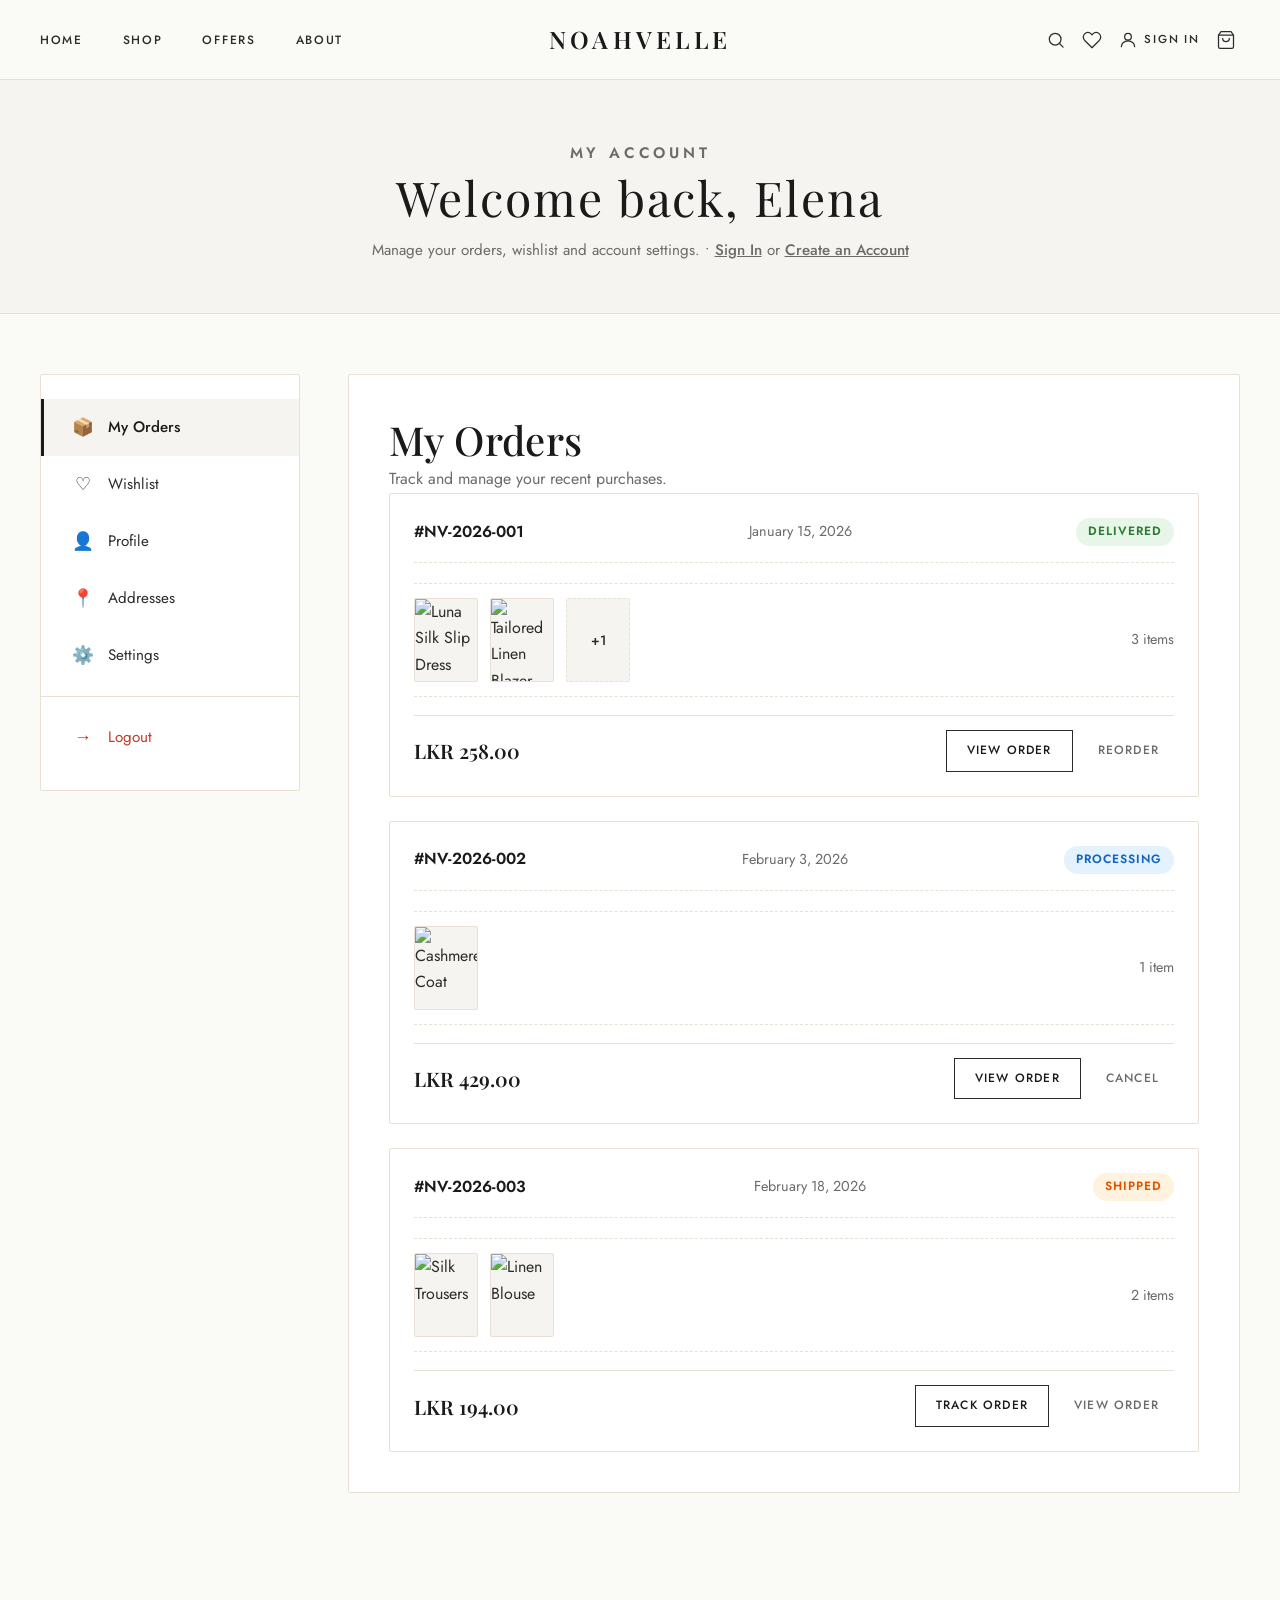
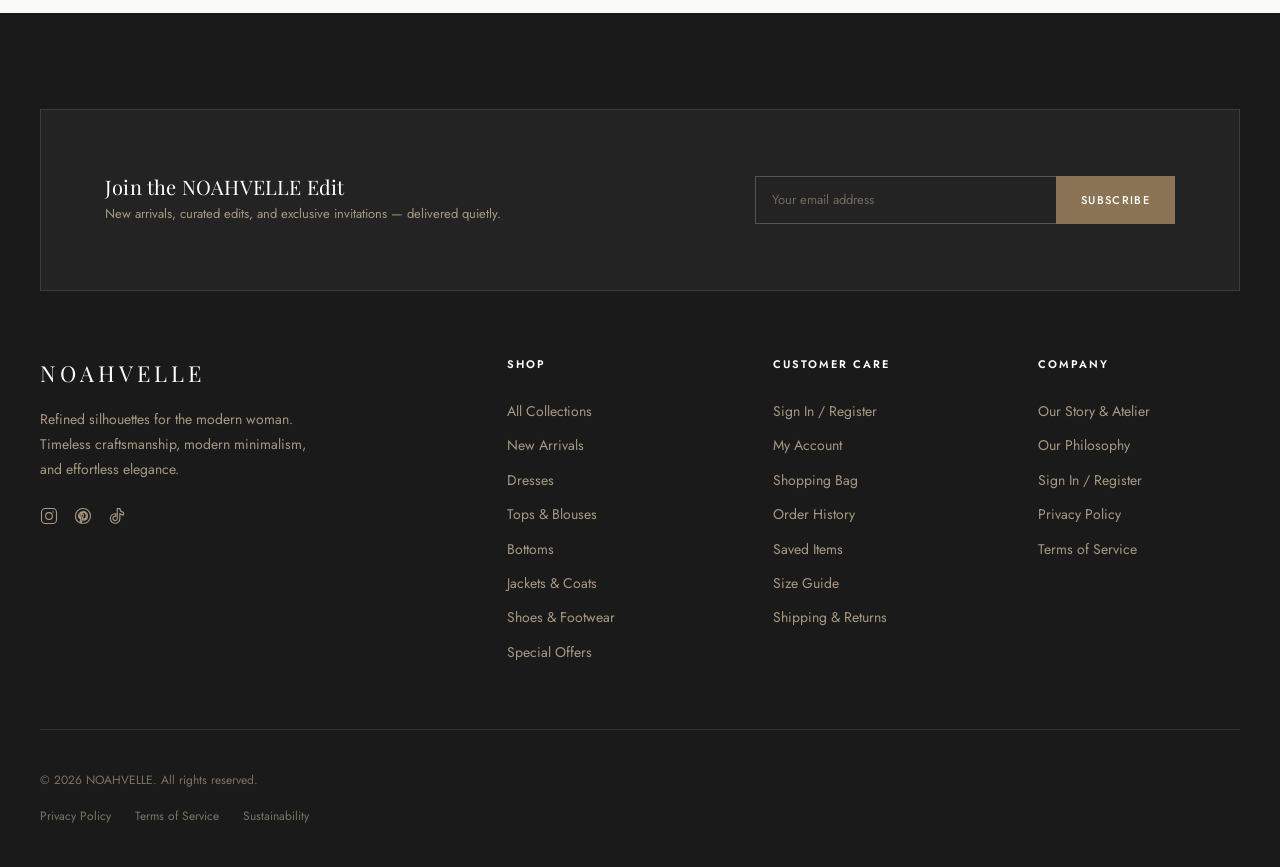
==== pages/account.html @ 7af07041 "Initial commit Created from https://vercel.com/new" ====
<!DOCTYPE html>
<html lang="en">
<head>
  <meta charset="UTF-8">
  <meta name="viewport" content="width=device-width, initial-scale=1.0">
  <meta name="description" content="NOAHVELLE — My Account">
  <title>NOAHVELLE — My Account</title>
  <link rel="stylesheet" href="../css/style.css">
  <link rel="stylesheet" href="../css/components.css">
  <link rel="stylesheet" href="../css/pages/product.css">
  <link rel="stylesheet" href="../css/pages/account.css">
  <link rel="stylesheet" href="../css/responsive.css">
</head>
<body>

  <!-- Header Placeholder -->
  <div id="header-placeholder"></div>

  <main class="account-page">

    <!-- Account Header -->
    <div class="account-header">
      <p class="account-label">MY ACCOUNT</p>
      <h1>Welcome back, <span id="customer-name">Guest</span></h1>
      <p>Manage your orders, wishlist and account settings. <span class="account-auth-hint">&bull; <a href="login.html" style="text-decoration: underline; color: inherit; font-weight: 500;">Sign In</a> or <a href="login.html?tab=signup" style="text-decoration: underline; color: inherit; font-weight: 500;">Create an Account</a></span></p>
    </div>

    <!-- Dashboard Layout -->
    <div class="container">
      <div class="account-dashboard">

        <!-- Sidebar Navigation -->
        <aside class="account-sidebar">
          <nav class="account-nav">
            <ul>
              <li class="active">
                <a href="#" data-tab="orders">
                  <span class="nav-icon">📦</span> My Orders
                </a>
              </li>
              <li>
                <a href="#" data-tab="wishlist">
                  <span class="nav-icon">♡</span> Wishlist
                </a>
              </li>
              <li>
                <a href="#" data-tab="profile">
                  <span class="nav-icon">👤</span> Profile
                </a>
              </li>
              <li>
                <a href="#" data-tab="addresses">
                  <span class="nav-icon">📍</span> Addresses
                </a>
              </li>
              <li>
                <a href="#" data-tab="settings">
                  <span class="nav-icon">⚙️</span> Settings
                </a>
              </li>
              <li class="nav-logout">
                <a href="login.html" id="logout-btn">
                  <span class="nav-icon">→</span> Logout
                </a>
              </li>
            </ul>
          </nav>
        </aside>

        <!-- Content Area -->
        <div class="account-content">

          <!-- ================================================
               TAB 1: My Orders
               ================================================ -->
          <div id="tab-orders" class="account-tab active">
            <div class="tab-header">
              <h2>My Orders</h2>
              <p class="tab-subtitle">Track and manage your recent purchases.</p>
            </div>

            <div class="orders-list">

              <!-- Order 1: Delivered -->
              <div class="order-card">
                <div class="order-header">
                  <span class="order-number">#NV-2026-001</span>
                  <span class="order-date">January 15, 2026</span>
                  <span class="order-status status-delivered">Delivered</span>
                </div>
                <div class="order-items-preview">
                  <div class="order-thumb-list">
                    <div class="order-thumb">
                      <img src="https://images.unsplash.com/photo-1572804013309-59a88b7e92f1?auto=format&fit=crop&w=200&q=80" alt="Luna Silk Slip Dress">
                    </div>
                    <div class="order-thumb">
                      <img src="https://images.unsplash.com/photo-1544441893-675973e31985?auto=format&fit=crop&w=200&q=80" alt="Tailored Linen Blazer">
                    </div>
                    <div class="order-thumb order-thumb-more">
                      <span>+1</span>
                    </div>
                  </div>
                  <p class="order-items-label">3 items</p>
                </div>
                <div class="order-footer">
                  <span class="order-total">LKR 258.00</span>
                  <div class="order-actions">
                    <button class="btn btn-outline btn-sm">VIEW ORDER</button>
                    <button class="btn btn-ghost btn-sm">REORDER</button>
                  </div>
                </div>
              </div>

              <!-- Order 2: Processing -->
              <div class="order-card">
                <div class="order-header">
                  <span class="order-number">#NV-2026-002</span>
                  <span class="order-date">February 3, 2026</span>
                  <span class="order-status status-processing">Processing</span>
                </div>
                <div class="order-items-preview">
                  <div class="order-thumb-list">
                    <div class="order-thumb">
                      <img src="https://images.unsplash.com/photo-1490481651871-ab68de25d43d?auto=format&fit=crop&w=200&q=80" alt="Cashmere Coat">
                    </div>
                  </div>
                  <p class="order-items-label">1 item</p>
                </div>
                <div class="order-footer">
                  <span class="order-total">LKR 429.00</span>
                  <div class="order-actions">
                    <button class="btn btn-outline btn-sm">VIEW ORDER</button>
                    <button class="btn btn-ghost btn-sm">CANCEL</button>
                  </div>
                </div>
              </div>

              <!-- Order 3: Shipped -->
              <div class="order-card">
                <div class="order-header">
                  <span class="order-number">#NV-2026-003</span>
                  <span class="order-date">February 18, 2026</span>
                  <span class="order-status status-shipped">Shipped</span>
                </div>
                <div class="order-items-preview">
                  <div class="order-thumb-list">
                    <div class="order-thumb">
                      <img src="https://images.unsplash.com/photo-1469334031218-e382a71b716b?auto=format&fit=crop&w=200&q=80" alt="Silk Trousers">
                    </div>
                    <div class="order-thumb">
                      <img src="https://images.unsplash.com/photo-1509631179647-0177331693ae?auto=format&fit=crop&w=200&q=80" alt="Linen Blouse">
                    </div>
                  </div>
                  <p class="order-items-label">2 items</p>
                </div>
                <div class="order-footer">
                  <span class="order-total">LKR 194.00</span>
                  <div class="order-actions">
                    <button class="btn btn-outline btn-sm">TRACK ORDER</button>
                    <button class="btn btn-ghost btn-sm">VIEW ORDER</button>
                  </div>
                </div>
              </div>

            </div><!-- /.orders-list -->
          </div><!-- /#tab-orders -->


          <!-- ================================================
               TAB 2: Wishlist
               ================================================ -->
          <div id="tab-wishlist" class="account-tab">
            <div class="tab-header">
              <h2>My Wishlist</h2>
              <p class="tab-subtitle">Items you've saved for later.</p>
            </div>

            <div id="account-wishlist-grid" class="product-grid">
              <!-- Wishlist items rendered by wishlist.js -->
            </div>

            <div id="empty-wishlist-msg" class="empty-state">
              <div class="empty-state-icon">♡</div>
              <h3>YOUR WISHLIST IS EMPTY</h3>
              <p>Save your favourite pieces and find them here.</p>
              <a href="../pages/shop.html" class="btn btn-primary">EXPLORE COLLECTION</a>
            </div>
          </div><!-- /#tab-wishlist -->


          <!-- ================================================
               TAB 3: Profile
               ================================================ -->
          <div id="tab-profile" class="account-tab">
            <div class="tab-header">
              <h2>My Profile</h2>
              <p class="tab-subtitle">Update your personal information.</p>
            </div>

            <form class="profile-form" id="profile-form" novalidate>
              <div class="form-row">
                <div class="form-group">
                  <label for="first-name">First Name</label>
                  <input type="text" id="first-name" name="firstName" placeholder="e.g. Noah" value="" autocomplete="given-name">
                </div>
                <div class="form-group">
                  <label for="last-name">Last Name</label>
                  <input type="text" id="last-name" name="lastName" placeholder="e.g. Velle" value="" autocomplete="family-name">
                </div>
              </div>

              <div class="form-group">
                <label for="email">Email Address</label>
                <input type="email" id="email" name="email" placeholder="hello@noahvelle.com" value="" autocomplete="email">
              </div>

              <div class="form-group">
                <label for="phone">Phone</label>
                <input type="tel" id="phone" name="phone" placeholder="+1 (555) 000-0000" value="" autocomplete="tel">
              </div>

              <div class="form-group">
                <label for="dob">Date of Birth</label>
                <input type="date" id="dob" name="dob">
              </div>

              <div class="form-group">
                <label for="gender">Gender</label>
                <select id="gender" name="gender">
                  <option value="" disabled selected>Prefer not to say</option>
                  <option value="female">Female</option>
                  <option value="male">Male</option>
                  <option value="nonbinary">Non-binary</option>
                  <option value="other">Other</option>
                </select>
              </div>

              <div class="form-actions">
                <button type="submit" class="btn btn-primary">SAVE CHANGES</button>
                <span class="form-saved-msg" id="profile-saved-msg"></span>
              </div>
            </form>
          </div><!-- /#tab-profile -->


          <!-- ================================================
               TAB 4: Addresses
               ================================================ -->
          <div id="tab-addresses" class="account-tab">
            <div class="tab-header">
              <h2>My Addresses</h2>
              <p class="tab-subtitle">Manage your saved shipping addresses.</p>
            </div>

            <div class="addresses-grid">

              <!-- Default Address -->
              <div class="address-card address-default">
                <div class="address-badge">Default</div>
                <div class="address-body">
                  <p class="address-name">Noah Velle</p>
                  <p>123 Elegance Avenue</p>
                  <p>Suite 4B</p>
                  <p>New York, NY 10001</p>
                  <p>United States</p>
                  <p class="address-phone">+1 (555) 012-3456</p>
                </div>
                <div class="address-actions">
                  <button class="btn btn-ghost btn-sm">EDIT</button>
                  <button class="btn btn-ghost btn-sm address-delete">REMOVE</button>
                </div>
              </div>

              <!-- Add New Address Card -->
              <div class="address-card address-add">
                <button class="add-address-btn" id="add-address-btn">
                  <span class="add-icon">+</span>
                  <span>Add New Address</span>
                </button>
              </div>

            </div>

            <!-- Add Address Form (hidden by default) -->
            <div class="address-form-wrapper" id="address-form-wrapper" style="display: none;">
              <h3>New Address</h3>
              <form class="address-form" id="address-form">
                <div class="form-row">
                  <div class="form-group">
                    <label for="addr-first-name">First Name</label>
                    <input type="text" id="addr-first-name" placeholder="First name">
                  </div>
                  <div class="form-group">
                    <label for="addr-last-name">Last Name</label>
                    <input type="text" id="addr-last-name" placeholder="Last name">
                  </div>
                </div>
                <div class="form-group">
                  <label for="addr-line1">Address Line 1</label>
                  <input type="text" id="addr-line1" placeholder="Street address">
                </div>
                <div class="form-group">
                  <label for="addr-line2">Address Line 2 <span class="optional">(optional)</span></label>
                  <input type="text" id="addr-line2" placeholder="Apt, suite, floor...">
                </div>
                <div class="form-row">
                  <div class="form-group">
                    <label for="addr-city">City</label>
                    <input type="text" id="addr-city" placeholder="City">
                  </div>
                  <div class="form-group">
                    <label for="addr-state">State / Province</label>
                    <input type="text" id="addr-state" placeholder="State">
                  </div>
                </div>
                <div class="form-row">
                  <div class="form-group">
                    <label for="addr-zip">Zip / Postal Code</label>
                    <input type="text" id="addr-zip" placeholder="ZIP code">
                  </div>
                  <div class="form-group">
                    <label for="addr-country">Country</label>
                    <select id="addr-country">
                      <option value="" disabled selected>Select country</option>
                      <option value="US">United States</option>
                      <option value="CA">Canada</option>
                      <option value="GB">United Kingdom</option>
                      <option value="AU">Australia</option>
                      <option value="FR">France</option>
                      <option value="DE">Germany</option>
                      <option value="IT">Italy</option>
                    </select>
                  </div>
                </div>
                <div class="form-group">
                  <label for="addr-phone">Phone</label>
                  <input type="tel" id="addr-phone" placeholder="+1 (555) 000-0000">
                </div>
                <div class="form-check">
                  <input type="checkbox" id="addr-default" name="addr-default">
                  <label for="addr-default">Set as default address</label>
                </div>
                <div class="form-actions">
                  <button type="submit" class="btn btn-primary">SAVE ADDRESS</button>
                  <button type="button" class="btn btn-outline" id="cancel-address">CANCEL</button>
                </div>
              </form>
            </div>

          </div><!-- /#tab-addresses -->


          <!-- ================================================
               TAB 5: Settings
               ================================================ -->
          <div id="tab-settings" class="account-tab">
            <div class="tab-header">
              <h2>Settings</h2>
              <p class="tab-subtitle">Manage your password and preferences.</p>
            </div>

            <!-- Change Password -->
            <div class="settings-section">
              <h3 class="settings-heading">Change Password</h3>
              <form class="settings-form" id="password-form" novalidate>
                <div class="form-group">
                  <label for="current-password">Current Password</label>
                  <input type="password" id="current-password" placeholder="••••••••" autocomplete="current-password">
                </div>
                <div class="form-group">
                  <label for="new-password">New Password</label>
                  <input type="password" id="new-password" placeholder="At least 8 characters" autocomplete="new-password">
                </div>
                <div class="form-group">
                  <label for="confirm-password">Confirm New Password</label>
                  <input type="password" id="confirm-password" placeholder="Repeat new password" autocomplete="new-password">
                </div>
                <div class="form-actions">
                  <button type="submit" class="btn btn-primary">UPDATE PASSWORD</button>
                </div>
              </form>
            </div>

            <!-- Notification Preferences -->
            <div class="settings-section">
              <h3 class="settings-heading">Notification Preferences</h3>
              <div class="notification-prefs">
                <div class="pref-row">
                  <div class="pref-info">
                    <p class="pref-title">Order Updates</p>
                    <p class="pref-desc">Shipping, delivery, and order status alerts.</p>
                  </div>
                  <label class="toggle">
                    <input type="checkbox" id="notif-orders" checked>
                    <span class="toggle-slider"></span>
                  </label>
                </div>
                <div class="pref-row">
                  <div class="pref-info">
                    <p class="pref-title">New Arrivals</p>
                    <p class="pref-desc">Be the first to know about new collections.</p>
                  </div>
                  <label class="toggle">
                    <input type="checkbox" id="notif-arrivals" checked>
                    <span class="toggle-slider"></span>
                  </label>
                </div>
                <div class="pref-row">
                  <div class="pref-info">
                    <p class="pref-title">Promotions & Sales</p>
                    <p class="pref-desc">Exclusive offers and discount codes.</p>
                  </div>
                  <label class="toggle">
                    <input type="checkbox" id="notif-promos">
                    <span class="toggle-slider"></span>
                  </label>
                </div>
                <div class="pref-row">
                  <div class="pref-info">
                    <p class="pref-title">Wishlist Alerts</p>
                    <p class="pref-desc">Price drops on your saved items.</p>
                  </div>
                  <label class="toggle">
                    <input type="checkbox" id="notif-wishlist" checked>
                    <span class="toggle-slider"></span>
                  </label>
                </div>
              </div>
              <button class="btn btn-outline btn-sm" id="save-prefs">SAVE PREFERENCES</button>
            </div>

            <!-- Danger Zone -->
            <div class="settings-section settings-danger">
              <h3 class="settings-heading danger-heading">Danger Zone</h3>
              <p>Once you delete your account, there is no going back. Please be certain.</p>
              <button class="btn btn-danger" id="delete-account-btn">DELETE MY ACCOUNT</button>
            </div>

          </div><!-- /#tab-settings -->

        </div><!-- /.account-content -->
      </div><!-- /.account-dashboard -->
    </div><!-- /.container -->

  </main>

  <!-- Footer Placeholder -->
  <div id="footer-placeholder"></div>

  <!-- Scripts -->
  <script src="../js/main.js"></script>
  <script src="../js/cart.js"></script>
  <script src="../js/wishlist.js"></script>
  <script src="../js/auth.js"></script>
  <script src="../js/search.js"></script>
  <script src="../js/components.js"></script>

  <!-- Account Tab Switcher -->
  <script>
    document.addEventListener('DOMContentLoaded', function () {
      const navLinks = document.querySelectorAll('.account-nav a[data-tab]');
      const tabs = document.querySelectorAll('.account-tab');
      const navItems = document.querySelectorAll('.account-nav li');

      function activateTab(tabId) {
        if (!tabId) return;
        tabs.forEach(t => t.classList.remove('active'));
        navItems.forEach(li => li.classList.remove('active'));

        const targetTab = document.getElementById('tab-' + tabId);
        if (targetTab) targetTab.classList.add('active');

        const targetLink = document.querySelector('.account-nav a[data-tab="' + tabId + '"]');
        if (targetLink) targetLink.closest('li').classList.add('active');

        // If activating wishlist, ensure items are rendered
        if (tabId === 'wishlist' && typeof window.renderAccountWishlist === 'function') {
          window.renderAccountWishlist();
        }
      }

      navLinks.forEach(link => {
        link.addEventListener('click', function (e) {
          e.preventDefault();
          const tabId = this.dataset.tab;
          activateTab(tabId);
          window.location.hash = tabId;
        });
      });

      // Initial check for hash or query param (e.g. #wishlist or ?tab=wishlist)
      const initialHash = window.location.hash.replace('#', '').trim();
      const urlParams = new URLSearchParams(window.location.search);
      const tabParam = urlParams.get('tab') || initialHash;
      if (tabParam && document.getElementById('tab-' + tabParam)) {
        activateTab(tabParam);
      } else {
        activateTab('orders');
      }

      // Listen for hash changes
      window.addEventListener('hashchange', () => {
        const h = window.location.hash.replace('#', '').trim();
        if (h && document.getElementById('tab-' + h)) {
          activateTab(h);
        }
      });

      // Add address form toggle
      const addBtn = document.getElementById('add-address-btn');
      const formWrapper = document.getElementById('address-form-wrapper');
      const cancelBtn = document.getElementById('cancel-address');

      if (addBtn) {
        addBtn.addEventListener('click', function () {
          formWrapper.style.display = 'block';
          addBtn.closest('.address-add').style.display = 'none';
        });
      }

      if (cancelBtn) {
        cancelBtn.addEventListener('click', function () {
          formWrapper.style.display = 'none';
          addBtn.closest('.address-add').style.display = 'flex';
        });
      }
    });
  </script>

</body>
</html>
---- css/style.css ----
/* ============================================================
   NOAHVELLE — Global Stylesheet
   style.css
   ============================================================ */

/* Google Fonts */
@import url('https://fonts.googleapis.com/css2?family=Playfair+Display:ital,wght@0,400;0,500;0,600;0,700;1,400&family=Jost:wght@300;400;500;600&display=swap');

/* ============================================================
   CSS Custom Properties
   ============================================================ */
:root {
  /* Colour palette */
  --color-ivory:        #FAFAF7;
  --color-warm-white:   #F5F4F0;
  --color-beige:        #E8E0D5;
  --color-champagne:    #D4C5A9;
  --color-taupe:        #A89880;
  --color-charcoal:     #2C2C2C;
  --color-soft-black:   #1A1A1A;
  --color-muted:        #6B6B6B;
  --color-accent:       #8B7355;
  --color-accent-light: #C4A882;
  --color-white:        #FFFFFF;
  --color-error:        #C0392B;
  --color-success:      #27AE60;

  /* Typography */
  --font-heading: 'Playfair Display', 'Georgia', serif;
  --font-body:    'Jost', 'Inter', 'Helvetica Neue', sans-serif;

  /* Transitions */
  --transition-base: 0.3s ease;
  --transition-slow: 0.6s ease;

  /* Shadows */
  --shadow-soft:   0 2px 20px rgba(0, 0, 0, 0.06);
  --shadow-medium: 0 4px 40px rgba(0, 0, 0, 0.10);

  /* Layout */
  --max-width:     1440px;
  --header-height: 80px;

  /* Spacing scale */
  --space-xs:  4px;
  --space-sm:  8px;
  --space-md:  16px;
  --space-lg:  24px;
  --space-xl:  40px;
  --space-2xl: 64px;
  --space-3xl: 96px;
}

/* ============================================================
   Reset & Normalise
   ============================================================ */
*,
*::before,
*::after {
  box-sizing: border-box;
  margin: 0;
  padding: 0;
}

html {
  scroll-behavior: smooth;
  -webkit-text-size-adjust: 100%;
  font-size: 16px;
}

body {
  font-family: var(--font-body);
  font-weight: 400;
  line-height: 1.65;
  color: var(--color-charcoal);
  background-color: var(--color-ivory);
  -webkit-font-smoothing: antialiased;
  -moz-osx-font-smoothing: grayscale;
}

img,
picture,
video,
canvas,
svg {
  display: block;
  max-width: 100%;
}

input,
button,
textarea,
select {
  font: inherit;
}

p,
h1,
h2,
h3,
h4,
h5,
h6 {
  overflow-wrap: break-word;
}

ul,
ol {
  list-style: none;
}

a {
  color: inherit;
  text-decoration: none;
}

button {
  cursor: pointer;
  border: none;
  background: none;
}

/* ============================================================
   Base Typography
   ============================================================ */
h1,
h2,
h3,
h4,
h5,
h6 {
  font-family: var(--font-heading);
  font-weight: 500;
  line-height: 1.25;
  color: var(--color-soft-black);
  letter-spacing: 0.01em;
}

h1 { font-size: clamp(2rem,   5vw, 3.5rem); }
h2 { font-size: clamp(1.6rem, 4vw, 2.5rem); }
h3 { font-size: clamp(1.3rem, 3vw, 1.875rem); }
h4 { font-size: clamp(1.1rem, 2vw, 1.375rem); }
h5 { font-size: 1.125rem; }
h6 { font-size: 1rem; }

p {
  color: var(--color-muted);
  line-height: 1.75;
  margin-bottom: var(--space-md);
}

p:last-child {
  margin-bottom: 0;
}

strong { font-weight: 600; color: var(--color-charcoal); }
em     { font-style: italic; }

small {
  font-size: 0.8125rem;
  color: var(--color-muted);
}

/* ============================================================
   Utility Classes
   ============================================================ */

/* Container */
.container {
  width: 100%;
  max-width: var(--max-width);
  margin-inline: auto;
  padding-inline: var(--space-xl);
}

/* Section padding */
.section-padding {
  padding-block: var(--space-3xl);
}

.section-padding--sm {
  padding-block: var(--space-2xl);
}

/* Text utilities */
.text-center  { text-align: center; }
.text-left    { text-align: left; }
.text-right   { text-align: right; }
.text-muted   { color: var(--color-muted); }
.text-accent  { color: var(--color-accent); }
.text-heading { font-family: var(--font-heading); }
.text-upper   { text-transform: uppercase; letter-spacing: 0.12em; font-size: 0.75rem; font-weight: 500; }

/* Flex helpers */
.flex         { display: flex; }
.flex-center  { display: flex; align-items: center; justify-content: center; }
.flex-between { display: flex; align-items: center; justify-content: space-between; }
.gap-sm       { gap: var(--space-sm); }
.gap-md       { gap: var(--space-md); }
.gap-lg       { gap: var(--space-lg); }

/* Visually hidden (accessibility) */
.sr-only {
  position: absolute;
  width: 1px;
  height: 1px;
  padding: 0;
  margin: -1px;
  overflow: hidden;
  clip: rect(0, 0, 0, 0);
  white-space: nowrap;
  border: 0;
}

/* Reveal animation (triggered by IntersectionObserver) */
.reveal {
  opacity: 0;
  transform: translateY(28px);
  transition: opacity var(--transition-slow), transform var(--transition-slow);
}

.reveal.visible {
  opacity: 1;
  transform: translateY(0);
}

/* ============================================================
   Buttons
   ============================================================ */
.btn {
  display: inline-flex;
  align-items: center;
  justify-content: center;
  gap: var(--space-sm);
  padding: 14px 32px;
  font-family: var(--font-body);
  font-size: 0.8125rem;
  font-weight: 500;
  letter-spacing: 0.1em;
  text-transform: uppercase;
  border-radius: 0;
  transition: background-color var(--transition-base),
              color var(--transition-base),
              border-color var(--transition-base),
              box-shadow var(--transition-base);
  white-space: nowrap;
  cursor: pointer;
  border: 1.5px solid transparent;
}

.btn:disabled {
  opacity: 0.5;
  cursor: not-allowed;
  pointer-events: none;
}

/* Primary */
.btn-primary {
  background-color: var(--color-soft-black);
  color: var(--color-white);
  border-color: var(--color-soft-black);
}

.btn-primary:hover {
  background-color: var(--color-accent);
  border-color: var(--color-accent);
}

/* Secondary */
.btn-secondary {
  background-color: var(--color-accent);
  color: var(--color-white);
  border-color: var(--color-accent);
}

.btn-secondary:hover {
  background-color: var(--color-soft-black);
  border-color: var(--color-soft-black);
}

/* Outline */
.btn-outline {
  background-color: transparent;
  color: var(--color-soft-black);
  border-color: var(--color-charcoal);
}

.btn-outline:hover {
  background-color: var(--color-soft-black);
  color: var(--color-white);
}

/* Ghost (light) */
.btn-ghost {
  background-color: transparent;
  color: var(--color-muted);
  border-color: var(--color-beige);
}

.btn-ghost:hover {
  color: var(--color-soft-black);
  border-color: var(--color-champagne);
}

/* Small variant */
.btn-sm {
  padding: 10px 20px;
  font-size: 0.75rem;
}

/* ============================================================
   Section Headings
   ============================================================ */
.section-title {
  font-family: var(--font-heading);
  font-size: clamp(1.6rem, 4vw, 2.5rem);
  color: var(--color-soft-black);
  margin-bottom: var(--space-md);
}

.section-subtitle {
  font-family: var(--font-body);
  font-size: 0.875rem;
  letter-spacing: 0.15em;
  text-transform: uppercase;
  color: var(--color-taupe);
  margin-bottom: var(--space-sm);
}

.section-desc {
  max-width: 540px;
  margin-inline: auto;
  color: var(--color-muted);
  font-size: 0.9375rem;
  line-height: 1.8;
}

/* Decorative line under section headings */
.section-line {
  display: block;
  width: 48px;
  height: 1.5px;
  background-color: var(--color-champagne);
  margin: var(--space-lg) auto 0;
}

/* ============================================================
   Divider
   ============================================================ */
hr,
.divider {
  border: none;
  border-top: 1px solid var(--color-beige);
  margin-block: var(--space-xl);
}

/* ============================================================
   Focus styles (accessibility)
   ============================================================ */
:focus-visible {
  outline: 2px solid var(--color-accent);
  outline-offset: 3px;
}

/* ============================================================
   Selection
   ============================================================ */
::selection {
  background-color: var(--color-champagne);
  color: var(--color-soft-black);
}
---- css/components.css ----
/* ============================================================
   NOAHVELLE — Component Styles
   components.css
   ============================================================ */

/* ============================================================
   HEADER / NAVIGATION
   ============================================================ */
.header {
  position: sticky;
  top: 0;
  left: 0;
  right: 0;
  z-index: 1000;
  height: var(--header-height);
  background-color: var(--color-ivory);
  border-bottom: 1px solid var(--color-beige);
  transition: background-color var(--transition-base),
              box-shadow var(--transition-base);
  display: flex;
  align-items: center;
}

.header.scrolled {
  background-color: rgba(250, 250, 247, 0.96);
  backdrop-filter: blur(12px);
  -webkit-backdrop-filter: blur(12px);
  box-shadow: var(--shadow-soft);
}

.nav {
  display: flex;
  align-items: center;
  justify-content: space-between;
  width: 100%;
  gap: var(--space-lg);
}

/* Logo (centred between left & right groups) */
.nav-logo {
  position: absolute;
  left: 50%;
  transform: translateX(-50%);
  text-align: center;
  flex-shrink: 0;
}

.nav-logo a {
  font-family: var(--font-heading);
  font-size: 1.5rem;
  font-weight: 600;
  letter-spacing: 0.18em;
  color: var(--color-soft-black);
  text-transform: uppercase;
  transition: color var(--transition-base);
  white-space: nowrap;
}

.nav-logo a:hover {
  color: var(--color-accent);
}

/* Nav left links */
.nav-left {
  flex: 1;
}

.nav-links {
  display: flex;
  align-items: center;
  gap: var(--space-xl);
}

.nav-links a {
  font-size: 0.75rem;
  font-weight: 500;
  letter-spacing: 0.14em;
  text-transform: uppercase;
  color: var(--color-charcoal);
  position: relative;
  padding-bottom: 2px;
  transition: color var(--transition-base);
}

.nav-links a::after {
  content: '';
  position: absolute;
  bottom: -2px;
  left: 0;
  width: 0;
  height: 1px;
  background-color: var(--color-accent);
  transition: width var(--transition-base);
}

.nav-links a:hover,
.nav-links a.active {
  color: var(--color-accent);
}

.nav-links a:hover::after,
.nav-links a.active::after {
  width: 100%;
}

/* Nav right icons */
.nav-right {
  flex: 1;
  display: flex;
  align-items: center;
  justify-content: flex-end;
  gap: var(--space-md);
}

.icon-btn {
  display: inline-flex;
  align-items: center;
  justify-content: center;
  position: relative;
  padding: var(--space-xs);
  color: var(--color-charcoal);
  transition: color var(--transition-base);
  background: none;
  border: none;
  cursor: pointer;
  line-height: 1;
}

.icon-btn:hover {
  color: var(--color-accent);
}

.icon-btn svg {
  width: 20px;
  height: 20px;
  stroke: currentColor;
  stroke-width: 1.5;
  fill: none;
  stroke-linecap: round;
  stroke-linejoin: round;
}

/* Count badges on icons */
.cart-count,
.wishlist-count {
  position: absolute;
  top: -4px;
  right: -6px;
  min-width: 16px;
  height: 16px;
  padding: 0 4px;
  background-color: var(--color-accent);
  color: var(--color-white);
  font-size: 0.6rem;
  font-weight: 600;
  border-radius: 50px;
  display: flex;
  align-items: center;
  justify-content: center;
  line-height: 1;
  pointer-events: none;
}

.cart-count[data-count="0"],
.wishlist-count[data-count="0"] {
  display: none;
}

/* ─────────────────────────────────────────────
   Navigation Account Item & Dropdown (Desktop)
───────────────────────────────────────────── */
.nav-account-item {
  position: relative;
  display: inline-flex;
  align-items: center;
}

.nav-auth-text {
  display: none;
}

@media (min-width: 1024px) {
  .nav-auth-text {
    display: inline-block;
    font-family: var(--font-body, 'Jost', sans-serif);
    font-size: 0.72rem;
    font-weight: 500;
    letter-spacing: 0.16em;
    text-transform: uppercase;
    color: var(--color-charcoal, #2C2C2C);
    margin-left: 2px;
    margin-right: 4px;
    transition: color var(--transition-base, 0.2s ease);
    white-space: nowrap;
    text-decoration: none;
  }

  .nav-auth-text:hover {
    color: var(--color-accent, #8C7B6B);
  }
}

.nav-account-dropdown {
  position: absolute;
  top: calc(100% + 14px);
  right: -20px;
  width: 290px;
  background-color: var(--color-white, #FFFFFF);
  border: 1px solid var(--color-beige, #E8E0D5);
  box-shadow: 0 16px 36px rgba(0, 0, 0, 0.08);
  padding: 24px 20px;
  opacity: 0;
  visibility: hidden;
  transform: translateY(10px);
  transition: opacity 0.25s ease, transform 0.25s ease, visibility 0.25s;
  z-index: 1200;
  pointer-events: none;
  text-align: left;
}

/* Invisible bridge so mouse hover does not break */
.nav-account-dropdown::before {
  content: '';
  position: absolute;
  top: -16px;
  left: 0;
  right: 0;
  height: 16px;
  background: transparent;
}

/* Upward pointer caret */
.nav-account-dropdown::after {
  content: '';
  position: absolute;
  top: -6px;
  right: 32px;
  width: 10px;
  height: 10px;
  background-color: var(--color-white, #FFFFFF);
  border-left: 1px solid var(--color-beige, #E8E0D5);
  border-top: 1px solid var(--color-beige, #E8E0D5);
  transform: rotate(45deg);
}

.nav-account-item:hover .nav-account-dropdown,
.nav-account-item:focus-within .nav-account-dropdown,
.nav-account-dropdown.open {
  opacity: 1;
  visibility: visible;
  transform: translateY(0);
  pointer-events: auto;
}

.account-dropdown-tag {
  display: block;
  font-family: var(--font-body, 'Jost', sans-serif);
  font-size: 0.65rem;
  letter-spacing: 0.2em;
  text-transform: uppercase;
  color: var(--color-taupe, #A89880);
  margin-bottom: 6px;
}

.account-dropdown-title {
  font-family: var(--font-heading, 'Playfair Display', serif);
  font-size: 1.15rem;
  font-weight: 500;
  letter-spacing: 0.05em;
  color: var(--color-soft-black, #1A1A1A);
  margin: 0 0 6px;
}

.account-dropdown-desc {
  font-family: var(--font-body, 'Jost', sans-serif);
  font-size: 0.8rem;
  color: var(--color-muted, #6B6B6B);
  line-height: 1.45;
  margin: 0 0 16px;
}

.account-dropdown-signin {
  width: 100%;
  height: 42px;
  display: flex;
  align-items: center;
  justify-content: center;
  font-size: 0.76rem;
  letter-spacing: 0.16em;
  margin-bottom: 10px;
  text-decoration: none;
}

.account-dropdown-register {
  display: block;
  text-align: center;
  font-family: var(--font-body, 'Jost', sans-serif);
  font-size: 0.78rem;
  color: var(--color-charcoal, #2C2C2C);
  text-decoration: none;
  transition: color 0.2s ease;
}

.account-dropdown-register strong {
  text-decoration: underline;
  color: var(--color-soft-black, #1A1A1A);
}

.account-dropdown-register:hover {
  color: var(--color-accent, #8C7B6B);
}

.account-dropdown-divider {
  height: 1px;
  background-color: var(--color-beige, #E8E0D5);
  margin: 16px 0 12px;
}

.account-dropdown-links {
  list-style: none;
  padding: 0;
  margin: 0;
  display: flex;
  flex-direction: column;
  gap: 8px;
}

.account-dropdown-links a {
  font-family: var(--font-body, 'Jost', sans-serif);
  font-size: 0.82rem;
  color: var(--color-charcoal, #2C2C2C);
  text-decoration: none;
  display: block;
  padding: 4px 0;
  transition: color 0.2s ease, transform 0.2s ease;
}

.account-dropdown-links a:hover {
  color: var(--color-accent, #8C7B6B);
  transform: translateX(3px);
}

/* Hamburger */
.hamburger {
  display: none;
  flex-direction: column;
  justify-content: center;
  align-items: center;
  width: 40px;
  height: 40px;
  gap: 5px;
  padding: 0;
  background: none;
  border: none;
  cursor: pointer;
  z-index: 1200;
  -webkit-tap-highlight-color: transparent;
}

.hamburger span {
  display: block;
  width: 22px;
  height: 1.5px;
  background-color: var(--color-charcoal);
  transition: transform 0.3s cubic-bezier(0.25, 0.1, 0.25, 1), opacity 0.2s ease;
  transform-origin: center;
}

/* Animated hamburger → X */
.hamburger.open span:nth-child(1) {
  transform: translateY(6.5px) rotate(45deg);
}

.hamburger.open span:nth-child(2) {
  opacity: 0;
  transform: scaleX(0);
}

.hamburger.open span:nth-child(3) {
  transform: translateY(-6.5px) rotate(-45deg);
}

/* Mobile backdrop */
.mobile-menu-backdrop {
  position: fixed;
  inset: 0;
  background-color: rgba(26, 26, 26, 0.4);
  backdrop-filter: blur(2px);
  -webkit-backdrop-filter: blur(2px);
  z-index: 1040;
  opacity: 0;
  visibility: hidden;
  transition: opacity 0.3s ease, visibility 0.3s ease;
  pointer-events: none;
}

.mobile-menu-backdrop.open {
  opacity: 1;
  visibility: visible;
  pointer-events: auto;
}

/* Mobile slide-out menu drawer */
.mobile-menu {
  position: fixed;
  top: var(--header-height);
  left: 0;
  width: 100%;
  max-width: 380px;
  bottom: 0;
  background-color: var(--color-ivory);
  z-index: 1050;
  overflow-y: auto;
  -webkit-overflow-scrolling: touch;
  transform: translateX(-100%);
  transition: transform 0.35s cubic-bezier(0.16, 1, 0.3, 1), visibility 0.35s;
  padding: var(--space-xl);
  display: flex;
  flex-direction: column;
  gap: var(--space-lg);
  visibility: hidden;
  box-shadow: 8px 0 32px rgba(0, 0, 0, 0.08);
  border-right: 1px solid var(--color-beige);
}

@media (max-width: 480px) {
  .mobile-menu {
    max-width: 100%;
    border-right: none;
  }
}

.mobile-menu.open {
  transform: translateX(0);
  visibility: visible;
}

.mobile-menu-header {
  display: flex;
  align-items: center;
  justify-content: space-between;
  padding-bottom: var(--space-sm);
  border-bottom: 1px solid var(--color-beige);
}

.mobile-menu-title {
  font-family: var(--font-body);
  font-size: 0.72rem;
  letter-spacing: 0.22em;
  text-transform: uppercase;
  color: var(--color-taupe);
  font-weight: 600;
}

.mobile-menu-close {
  display: flex;
  align-items: center;
  justify-content: center;
  width: 32px;
  height: 32px;
  font-size: 1.5rem;
  line-height: 1;
  color: var(--color-charcoal);
  background: none;
  border: none;
  cursor: pointer;
  padding: 0;
  border-radius: 50%;
  transition: background-color var(--transition-base), color var(--transition-base);
}

.mobile-menu-close:hover {
  background-color: var(--color-beige);
  color: var(--color-soft-black);
}

.mobile-menu ul.mobile-nav-links {
  display: flex;
  flex-direction: column;
  gap: var(--space-xs);
  list-style: none;
  padding: 0;
  margin: 0;
}

.mobile-menu a {
  font-size: 1.25rem;
  font-family: var(--font-heading);
  color: var(--color-soft-black);
  letter-spacing: 0.04em;
  transition: color var(--transition-base), transform var(--transition-base);
  display: block;
  padding: 8px 0;
}

.mobile-menu a:hover,
.mobile-menu a.active {
  color: var(--color-accent);
  transform: translateX(4px);
}

.mobile-menu .mobile-icons {
  display: flex;
  align-items: center;
  gap: var(--space-lg);
  margin-top: auto;
  padding-top: var(--space-lg);
  border-top: 1px solid var(--color-beige);
}

/* ============================================================
   PRODUCT CARD (NOAHVELLE Luxury Fashion Styling)
   ============================================================ */
.product-card {
  position: relative;
  display: flex;
  flex-direction: column;
  background-color: transparent;
  transition: transform var(--transition-base, 0.3s ease), box-shadow var(--transition-base, 0.3s ease);
  cursor: pointer;
  overflow: visible;
}

.product-card:hover {
  transform: translateY(-4px);
}

/* Image container with strict 3:4 luxury editorial aspect ratio */
.product-image,
.product-card-image,
.product-card-media {
  position: relative;
  width: 100%;
  aspect-ratio: 3 / 4;
  overflow: hidden;
  background-color: var(--color-warm-white, #F5F4F0);
  border-radius: 2px;
}

.product-img-wrap,
.product-img-wrapper,
.product-card-image-wrap {
  position: relative;
  width: 100%;
  height: 100%;
  overflow: hidden;
}

/* Base image */
.product-image img,
.product-card-img,
.product-img,
.product-img-main {
  width: 100%;
  height: 100%;
  object-fit: cover;
  object-position: center 20%;
  transition: transform 0.8s cubic-bezier(0.25, 0.46, 0.45, 0.94);
  display: block;
}

/* Hover zoom on primary image */
.product-card:hover .product-image img,
.product-card:hover .product-card-img,
.product-card:hover .product-img,
.product-card:hover .product-img-main {
  transform: scale(1.05);
}

/* Secondary hover image (alternate angle) */
.product-img-hover,
.product-card-img-hover,
.product-img.secondary {
  position: absolute;
  inset: 0;
  width: 100%;
  height: 100%;
  object-fit: cover;
  object-position: center 20%;
  opacity: 0;
  transition: opacity 0.5s cubic-bezier(0.25, 0.46, 0.45, 0.94), transform 0.8s cubic-bezier(0.25, 0.46, 0.45, 0.94);
  pointer-events: none;
}

.product-card:hover .product-img-hover,
.product-card:hover .product-card-img-hover,
.product-card:hover .product-img.secondary {
  opacity: 1;
  transform: scale(1.05);
}

/* Floating Wishlist Button */
.product-card .wishlist-btn {
  position: absolute;
  top: 14px;
  right: 14px;
  z-index: 10;
  width: 36px;
  height: 36px;
  border-radius: 50%;
  background: rgba(255, 255, 255, 0.9);
  backdrop-filter: blur(8px);
  -webkit-backdrop-filter: blur(8px);
  border: 1px solid rgba(232, 224, 213, 0.7);
  box-shadow: 0 2px 10px rgba(0, 0, 0, 0.06);
  display: flex;
  align-items: center;
  justify-content: center;
  cursor: pointer;
  transition: all 0.25s ease;
  padding: 0;
}

.product-card .wishlist-btn:hover {
  background: var(--color-white, #FFFFFF);
  transform: scale(1.1);
  box-shadow: 0 4px 14px rgba(0, 0, 0, 0.12);
}

.product-card .wishlist-btn svg {
  width: 17px;
  height: 17px;
  stroke: var(--color-charcoal, #2C2C2C);
  fill: none;
  stroke-width: 1.6;
  transition: stroke 0.2s ease, fill 0.2s ease;
}

.product-card .wishlist-btn.active svg,
.product-card .wishlist-btn.wishlisted svg {
  stroke: var(--color-accent, #8B7355);
  fill: var(--color-accent, #8B7355);
}

/* Floating Badges */
.product-card .product-badge,
.product-card .product-badge-group {
  position: absolute;
  top: 14px;
  left: 14px;
  z-index: 10;
  display: flex;
  flex-direction: column;
  gap: 4px;
}

.product-card .badge {
  display: inline-block;
  padding: 4px 10px;
  font-family: var(--font-body, 'Jost', sans-serif);
  font-size: 10px;
  font-weight: 600;
  letter-spacing: 0.15em;
  text-transform: uppercase;
  border-radius: 1px;
}

.product-card .badge-sale {
  background: var(--color-soft-black, #1A1A1A);
  color: var(--color-white, #FFFFFF);
}

.product-card .badge-new {
  background: var(--color-warm-white, #F5F4F0);
  color: var(--color-soft-black, #1A1A1A);
  border: 1px solid var(--color-beige, #E8E0D5);
}

/* Card Action Overlay Buttons (Quick View & Add to Bag) */
.product-card-actions {
  position: absolute;
  left: 12px;
  right: 12px;
  bottom: 12px;
  z-index: 10;
  display: flex;
  flex-direction: column;
  gap: 6px;
  opacity: 0;
  transform: translateY(12px);
  transition: opacity 0.3s cubic-bezier(0.16, 1, 0.3, 1), transform 0.3s cubic-bezier(0.16, 1, 0.3, 1);
  pointer-events: none;
}

.product-card:hover .product-card-actions {
  opacity: 1;
  transform: translateY(0);
  pointer-events: auto;
}

.product-card-actions .quick-view-btn {
  width: 100%;
  padding: 10px 14px;
  background: rgba(255, 255, 255, 0.94);
  backdrop-filter: blur(8px);
  -webkit-backdrop-filter: blur(8px);
  color: var(--color-soft-black, #1A1A1A);
  border: 1px solid rgba(232, 224, 213, 0.8);
  font-family: var(--font-body, 'Jost', sans-serif);
  font-size: 10.5px;
  font-weight: 500;
  letter-spacing: 0.15em;
  text-transform: uppercase;
  cursor: pointer;
  text-align: center;
  transition: all 0.2s ease;
}

.product-card-actions .quick-view-btn:hover {
  background: var(--color-soft-black, #1A1A1A);
  color: var(--color-white, #FFFFFF);
  border-color: var(--color-soft-black, #1A1A1A);
}

.product-card-actions .add-to-cart-btn,
.product-card-actions .add-to-bag-btn {
  width: 100%;
  padding: 10px 14px;
  background: var(--color-soft-black, #1A1A1A);
  color: var(--color-white, #FFFFFF);
  border: 1px solid var(--color-soft-black, #1A1A1A);
  font-family: var(--font-body, 'Jost', sans-serif);
  font-size: 10.5px;
  font-weight: 500;
  letter-spacing: 0.15em;
  text-transform: uppercase;
  cursor: pointer;
  text-align: center;
  transition: all 0.2s ease;
}

.product-card-actions .add-to-cart-btn:hover,
.product-card-actions .add-to-bag-btn:hover {
  background: var(--color-accent, #8B7355);
  border-color: var(--color-accent, #8B7355);
}

/* Product Info / Text section */
.product-info,
.product-card-info {
  padding: 16px 2px 8px;
  display: flex;
  flex-direction: column;
}

.product-category,
.product-card-category {
  display: block;
  font-family: var(--font-body, 'Jost', sans-serif);
  font-size: 10.5px;
  font-weight: 500;
  letter-spacing: 0.2em;
  text-transform: uppercase;
  color: var(--color-taupe, #A89880);
  margin-bottom: 6px;
}

.product-name,
.product-title,
.product-card-title {
  font-family: var(--font-heading, 'Playfair Display', serif);
  font-size: 1.05rem;
  font-weight: 400;
  color: var(--color-soft-black, #1A1A1A);
  letter-spacing: 0.02em;
  line-height: 1.35;
  margin: 0 0 6px;
  transition: color 0.2s ease;
}

.product-card:hover .product-name,
.product-card:hover .product-title,
.product-card:hover .product-card-title {
  color: var(--color-accent, #8B7355);
}

.product-rating,
.product-card-rating {
  display: flex;
  align-items: center;
  gap: 6px;
  margin-bottom: 8px;
}

.product-rating .stars,
.product-card-rating .stars {
  color: #C4A882;
  font-size: 11px;
  letter-spacing: 2px;
  line-height: 1;
}

.product-rating .rating-count,
.product-card-rating .rating-count {
  font-family: var(--font-body, 'Jost', sans-serif);
  font-size: 11px;
  color: var(--color-muted, #6B6B6B);
  line-height: 1;
}

.product-price,
.product-card-price {
  display: flex;
  align-items: baseline;
  gap: 10px;
  font-family: var(--font-body, 'Jost', sans-serif);
  font-size: 0.95rem;
  font-weight: 500;
  color: var(--color-soft-black, #1A1A1A);
}

.product-price-current {
  color: var(--color-soft-black, #1A1A1A);
  font-weight: 500;
}

.product-price-old,
.original-price {
  font-size: 0.85rem;
  font-weight: 400;
  color: var(--color-taupe, #A89880);
  text-decoration: line-through;
}

.sale-price {
  color: var(--color-accent, #8B7355);
  font-weight: 600;
}

/* Touch devices & small tablets */
@media (max-width: 1024px) {
  .product-card-actions {
    opacity: 1;
    transform: translateY(0);
    position: static;
    margin-top: 10px;
    gap: 6px;
    pointer-events: auto;
  }
}

/* ============================================================
   BADGE
   ============================================================ */
.badge {
  display: inline-block;
  padding: 4px 10px;
  font-size: 0.6rem;
  font-weight: 600;
  letter-spacing: 0.12em;
  text-transform: uppercase;
  line-height: 1.4;
}

.badge-sale {
  background-color: var(--color-soft-black);
  color: var(--color-white);
}

.badge-new {
  background-color: var(--color-accent);
  color: var(--color-white);
}

.badge-out {
  background-color: var(--color-beige);
  color: var(--color-muted);
}

/* ============================================================
   RATING / STARS
   ============================================================ */
.rating {
  display: flex;
  align-items: center;
  gap: 6px;
  margin-top: var(--space-sm);
}

.stars {
  display: flex;
  gap: 2px;
}

.stars svg {
  width: 12px;
  height: 12px;
  fill: var(--color-champagne);
  stroke: var(--color-champagne);
}

.stars svg.filled {
  fill: var(--color-accent);
  stroke: var(--color-accent);
}

.rating-count {
  font-size: 0.75rem;
  color: var(--color-muted);
}

/* ============================================================
   TOAST NOTIFICATIONS
   ============================================================ */
.toast-container {
  position: fixed;
  bottom: var(--space-xl);
  right: var(--space-xl);
  z-index: 9999;
  display: flex;
  flex-direction: column;
  gap: var(--space-sm);
  pointer-events: none;
}

.toast {
  display: flex;
  align-items: center;
  gap: var(--space-md);
  padding: 14px 20px;
  min-width: 280px;
  max-width: 380px;
  background-color: var(--color-white);
  box-shadow: var(--shadow-medium);
  border-left: 3px solid var(--color-charcoal);
  font-size: 0.875rem;
  color: var(--color-charcoal);
  pointer-events: auto;
  animation: toastIn 0.3s ease forwards;
  transition: opacity 0.3s ease, transform 0.3s ease;
}

.toast.hiding {
  animation: toastOut 0.3s ease forwards;
}

.toast-success { border-left-color: var(--color-success); }
.toast-error   { border-left-color: var(--color-error); }
.toast-info    { border-left-color: var(--color-accent); }

.toast-icon {
  flex-shrink: 0;
  width: 18px;
  height: 18px;
}

.toast-icon svg {
  width: 100%;
  height: 100%;
  stroke-width: 2;
}

.toast-success .toast-icon svg { stroke: var(--color-success); }
.toast-error   .toast-icon svg { stroke: var(--color-error); }
.toast-info    .toast-icon svg { stroke: var(--color-accent); }

.toast-message {
  flex: 1;
}

.toast-close {
  flex-shrink: 0;
  width: 20px;
  height: 20px;
  color: var(--color-muted);
  cursor: pointer;
  background: none;
  border: none;
  padding: 0;
  line-height: 1;
  font-size: 1.1rem;
  transition: color var(--transition-base);
}

.toast-close:hover {
  color: var(--color-soft-black);
}

@keyframes toastIn {
  from { opacity: 0; transform: translateX(20px); }
  to   { opacity: 1; transform: translateX(0); }
}

@keyframes toastOut {
  from { opacity: 1; transform: translateX(0); }
  to   { opacity: 0; transform: translateX(20px); }
}

/* ============================================================
   MODAL
   ============================================================ */
.modal-overlay {
  position: fixed;
  inset: 0;
  z-index: 2000;
  background-color: rgba(26, 26, 26, 0.5);
  backdrop-filter: blur(4px);
  -webkit-backdrop-filter: blur(4px);
  display: flex;
  align-items: center;
  justify-content: center;
  padding: var(--space-lg);
  opacity: 0;
  pointer-events: none;
  transition: opacity var(--transition-base);
}

.modal-overlay.open {
  opacity: 1;
  pointer-events: auto;
}

.modal {
  position: relative;
  background-color: var(--color-white);
  max-width: 900px;
  width: 100%;
  max-height: 90vh;
  overflow-y: auto;
  transform: translateY(20px);
  transition: transform var(--transition-base);
}

.modal-overlay.open .modal {
  transform: translateY(0);
}

.modal-close {
  position: absolute;
  top: var(--space-md);
  right: var(--space-md);
  z-index: 10;
  width: 36px;
  height: 36px;
  display: flex;
  align-items: center;
  justify-content: center;
  background-color: var(--color-warm-white);
  border: none;
  cursor: pointer;
  transition: background-color var(--transition-base);
  border-radius: 50%;
}

.modal-close:hover {
  background-color: var(--color-beige);
}

.modal-close svg {
  width: 16px;
  height: 16px;
  stroke: var(--color-charcoal);
  stroke-width: 2;
}

/* ============================================================
   SEARCH OVERLAY (Luxury Editorial Modal)
   ============================================================ */
.search-overlay {
  position: fixed;
  inset: 0;
  z-index: 2000;
  background-color: rgba(250, 250, 247, 0.98);
  backdrop-filter: blur(16px);
  -webkit-backdrop-filter: blur(16px);
  display: flex;
  flex-direction: column;
  align-items: center;
  padding: 80px 24px 40px;
  opacity: 0;
  visibility: hidden;
  pointer-events: none;
  transition: opacity 0.3s cubic-bezier(0.16, 1, 0.3, 1), visibility 0.3s ease;
  overflow-y: auto;
  -webkit-overflow-scrolling: touch;
}

.search-overlay.open,
.search-overlay.active,
.search-overlay.is-open {
  opacity: 1;
  visibility: visible;
  pointer-events: auto;
}

.search-overlay-close,
.search-overlay__close,
.search-close {
  position: fixed;
  top: 24px;
  right: 32px;
  background: none;
  border: none;
  cursor: pointer;
  color: var(--color-charcoal, #2C2C2C);
  font-size: 2rem;
  line-height: 1;
  width: 44px;
  height: 44px;
  display: flex;
  align-items: center;
  justify-content: center;
  border-radius: 50%;
  transition: background-color 0.2s ease, transform 0.2s ease, color 0.2s ease;
  z-index: 2010;
}

.search-overlay-close:hover,
.search-overlay__close:hover,
.search-close:hover {
  background-color: var(--color-beige, #E8E0D5);
  color: var(--color-soft-black, #1A1A1A);
  transform: scale(1.05);
}

.search-wrapper,
.search-overlay__inner,
.search-overlay-inner {
  width: 100%;
  max-width: 680px;
  margin: 0 auto;
  display: flex;
  flex-direction: column;
}

.search-label,
.search-overlay__label {
  font-family: var(--font-heading, 'Playfair Display', serif);
  font-size: 1.85rem;
  font-weight: 400;
  letter-spacing: 0.04em;
  color: var(--color-soft-black, #1A1A1A);
  margin-bottom: 24px;
  text-align: center;
  display: block;
}

.search-input-row,
.search-overlay__field,
.search-input-wrapper {
  display: flex;
  align-items: center;
  border-bottom: 1.5px solid var(--color-charcoal, #2C2C2C);
  gap: 16px;
  padding-bottom: 12px;
  position: relative;
}

.search-input-row svg,
.search-overlay__field svg,
.search-input-wrapper svg {
  width: 22px;
  height: 22px;
  stroke: var(--color-charcoal, #2C2C2C);
  flex-shrink: 0;
}

.search-input {
  flex: 1;
  border: none;
  background: transparent;
  font-family: var(--font-body, 'Jost', sans-serif);
  font-size: 1.25rem;
  font-weight: 400;
  color: var(--color-soft-black, #1A1A1A);
  outline: none;
  padding: 0;
}

.search-input::placeholder {
  color: var(--color-taupe, #A89880);
  font-size: 1.1rem;
}

/* Popular Search Chips */
.search-suggestions {
  margin-top: 32px;
}

.search-suggestions-title {
  font-family: var(--font-body, 'Jost', sans-serif);
  font-size: 0.72rem;
  text-transform: uppercase;
  letter-spacing: 0.18em;
  color: var(--color-taupe, #A89880);
  font-weight: 600;
  margin-bottom: 14px;
}

.search-tag-group {
  display: flex;
  flex-wrap: wrap;
  gap: 10px;
}

.search-tag {
  background-color: var(--color-white, #FFFFFF);
  border: 1px solid var(--color-beige, #DCD5C9);
  color: var(--color-charcoal, #2C2C2C);
  font-family: var(--font-body, 'Jost', sans-serif);
  font-size: 0.82rem;
  padding: 7px 16px;
  cursor: pointer;
  transition: all 0.2s ease;
  border-radius: 0;
}

.search-tag:hover {
  background-color: var(--color-soft-black, #1A1A1A);
  border-color: var(--color-soft-black, #1A1A1A);
  color: var(--color-white, #FFFFFF);
}

/* Search Results */
.search-results {
  margin-top: 32px;
  width: 100%;
}

.search-results-count {
  font-family: var(--font-body, 'Jost', sans-serif);
  font-size: 0.76rem;
  text-transform: uppercase;
  letter-spacing: 0.16em;
  color: var(--color-taupe, #A89880);
  margin-bottom: 16px;
  font-weight: 500;
}

.search-results-grid {
  display: grid;
  grid-template-columns: repeat(auto-fill, minmax(280px, 1fr));
  gap: 16px;
  max-height: 55vh;
  overflow-y: auto;
  padding-right: 4px;
}

.search-result-item {
  display: flex;
  align-items: center;
  gap: 14px;
  padding: 10px;
  background: var(--color-white, #FFFFFF);
  border: 1px solid var(--color-beige, #E8E0D5);
  cursor: pointer;
  transition: border-color 0.2s ease, transform 0.2s ease, box-shadow 0.2s ease;
}

.search-result-item:hover {
  border-color: var(--color-soft-black, #1A1A1A);
  transform: translateY(-2px);
  box-shadow: 0 6px 18px rgba(0, 0, 0, 0.06);
}

.search-result-thumb {
  width: 60px;
  height: 80px;
  object-fit: cover;
  background-color: var(--color-beige, #E8E0D5);
  flex-shrink: 0;
}

.search-result-info {
  display: flex;
  flex-direction: column;
  gap: 4px;
  overflow: hidden;
}

.search-result-cat {
  font-family: var(--font-body, 'Jost', sans-serif);
  font-size: 0.68rem;
  text-transform: uppercase;
  letter-spacing: 0.14em;
  color: var(--color-taupe, #A89880);
}

.search-result-title {
  font-family: var(--font-heading, 'Playfair Display', serif);
  font-size: 0.98rem;
  font-weight: 500;
  color: var(--color-soft-black, #1A1A1A);
  white-space: nowrap;
  overflow: hidden;
  text-overflow: ellipsis;
  margin: 0;
}

.search-result-price {
  font-family: var(--font-body, 'Jost', sans-serif);
  font-size: 0.88rem;
  font-weight: 600;
  color: var(--color-charcoal, #2C2C2C);
}

.search-no-results {
  text-align: center;
  padding: 48px 16px;
}

.search-no-results p {
  font-family: var(--font-heading, 'Playfair Display', serif);
  font-size: 1.3rem;
  color: var(--color-soft-black, #1A1A1A);
  margin-bottom: 8px;
}

.search-no-results small {
  font-family: var(--font-body, 'Jost', sans-serif);
  color: var(--color-muted, #767676);
  font-size: 0.85rem;
}

/* ============================================================
   FOOTER
   ============================================================ */
.footer {
  background-color: var(--color-soft-black);
  color: var(--color-champagne);
  padding-top: var(--space-3xl);
  padding-bottom: var(--space-xl);
  margin-top: auto;
}

.footer-columns {
  display: grid;
  grid-template-columns: 2fr 1fr 1fr 1fr;
  gap: var(--space-2xl);
  margin-bottom: var(--space-2xl);
}

.footer-brand .footer-logo {
  font-family: var(--font-heading);
  font-size: 1.375rem;
  letter-spacing: 0.18em;
  text-transform: uppercase;
  color: var(--color-white);
  margin-bottom: var(--space-md);
  display: block;
}

.footer-brand p {
  font-size: 0.875rem;
  color: var(--color-taupe);
  line-height: 1.8;
  max-width: 280px;
}

.footer-social {
  display: flex;
  gap: var(--space-md);
  margin-top: var(--space-lg);
}

.footer-social a {
  color: var(--color-taupe);
  transition: color var(--transition-base);
}

.footer-social a:hover {
  color: var(--color-champagne);
}

.footer-social svg {
  width: 18px;
  height: 18px;
  stroke: currentColor;
  fill: none;
  stroke-width: 1.5;
}

.footer-col-title {
  font-size: 0.6875rem;
  font-weight: 600;
  letter-spacing: 0.18em;
  text-transform: uppercase;
  color: var(--color-white);
  margin-bottom: var(--space-lg);
}

.footer-links {
  display: flex;
  flex-direction: column;
  gap: var(--space-sm);
}

.footer-links a {
  font-size: 0.875rem;
  color: var(--color-taupe);
  transition: color var(--transition-base);
  line-height: 1.6;
}

.footer-links a:hover {
  color: var(--color-champagne);
}

/* Newsletter */
.footer-newsletter {
  background-color: rgba(255, 255, 255, 0.04);
  border: 1px solid rgba(212, 197, 169, 0.15);
  padding: var(--space-2xl);
  margin-bottom: var(--space-2xl);
  display: flex;
  align-items: center;
  justify-content: space-between;
  gap: var(--space-xl);
}

.footer-newsletter-text h3 {
  font-family: var(--font-heading);
  color: var(--color-white);
  font-size: 1.25rem;
  font-weight: 400;
  margin-bottom: var(--space-xs);
}

.footer-newsletter-text p {
  font-size: 0.8125rem;
  color: var(--color-taupe);
  margin: 0;
}

.footer-newsletter-form {
  display: flex;
  gap: 0;
  flex: 0 0 420px;
}

.footer-newsletter-form input {
  flex: 1;
  background-color: transparent;
  border: 1px solid rgba(212, 197, 169, 0.3);
  border-right: none;
  color: var(--color-champagne);
  padding: 12px var(--space-md);
  font-size: 0.8125rem;
  outline: none;
  transition: border-color var(--transition-base);
}

.footer-newsletter-form input::placeholder {
  color: rgba(168, 152, 128, 0.6);
}

.footer-newsletter-form input:focus {
  border-color: var(--color-champagne);
}

.footer-newsletter-form button {
  background-color: var(--color-accent);
  color: var(--color-white);
  border: 1px solid var(--color-accent);
  padding: 12px var(--space-lg);
  font-size: 0.7rem;
  font-weight: 500;
  letter-spacing: 0.12em;
  text-transform: uppercase;
  cursor: pointer;
  transition: background-color var(--transition-base);
  white-space: nowrap;
}

.footer-newsletter-form button:hover {
  background-color: var(--color-soft-black);
  border-color: var(--color-champagne);
}

/* Footer bottom bar */
.footer-bottom {
  padding-top: var(--space-xl);
  border-top: 1px solid rgba(212, 197, 169, 0.12);
  display: flex;
  align-items: center;
  justify-content: space-between;
  gap: var(--space-md);
  flex-wrap: wrap;
}

.footer-bottom p {
  font-size: 0.75rem;
  color: rgba(168, 152, 128, 0.7);
  margin: 0;
}

.footer-bottom-links {
  display: flex;
  gap: var(--space-lg);
}

.footer-bottom-links a {
  font-size: 0.75rem;
  color: rgba(168, 152, 128, 0.7);
  transition: color var(--transition-base);
}

.footer-bottom-links a:hover {
  color: var(--color-champagne);
}

/* ============================================================
   BREADCRUMB
   ============================================================ */
.breadcrumb {
  display: flex;
  align-items: center;
  gap: var(--space-sm);
  flex-wrap: wrap;
  padding-block: var(--space-lg);
}

.breadcrumb-item {
  font-size: 0.75rem;
  letter-spacing: 0.08em;
  text-transform: uppercase;
  color: var(--color-taupe);
  transition: color var(--transition-base);
}

.breadcrumb-item:hover {
  color: var(--color-accent);
}

.breadcrumb-item.current {
  color: var(--color-charcoal);
  pointer-events: none;
}

.breadcrumb-sep {
  color: var(--color-champagne);
  font-size: 0.65rem;
}

/* ============================================================
   PAGINATION
   ============================================================ */
.pagination {
  display: flex;
  align-items: center;
  justify-content: center;
  gap: var(--space-xs);
  padding-block: var(--space-2xl);
}

.pagination-btn {
  display: inline-flex;
  align-items: center;
  justify-content: center;
  width: 40px;
  height: 40px;
  font-size: 0.8125rem;
  color: var(--color-charcoal);
  border: 1px solid transparent;
  background: none;
  cursor: pointer;
  transition: background-color var(--transition-base),
              border-color var(--transition-base),
              color var(--transition-base);
}

.pagination-btn:hover {
  border-color: var(--color-beige);
  color: var(--color-soft-black);
}

.pagination-btn.active {
  background-color: var(--color-soft-black);
  color: var(--color-white);
  border-color: var(--color-soft-black);
}

.pagination-btn:disabled {
  opacity: 0.35;
  pointer-events: none;
}

.pagination-ellipsis {
  display: inline-flex;
  align-items: center;
  justify-content: center;
  width: 40px;
  height: 40px;
  font-size: 0.8125rem;
  color: var(--color-taupe);
  pointer-events: none;
}

/* ============================================================
   LOADING SPINNER
   ============================================================ */
.spinner {
  display: inline-block;
  width: 32px;
  height: 32px;
  border: 2px solid var(--color-beige);
  border-top-color: var(--color-accent);
  border-radius: 50%;
  animation: spin 0.7s linear infinite;
}

.spinner-sm {
  width: 18px;
  height: 18px;
  border-width: 1.5px;
}

.spinner-lg {
  width: 48px;
  height: 48px;
  border-width: 3px;
}

@keyframes spin {
  to { transform: rotate(360deg); }
}

.spinner-overlay {
  position: absolute;
  inset: 0;
  display: flex;
  align-items: center;
  justify-content: center;
  background-color: rgba(250, 250, 247, 0.75);
  z-index: 10;
}
---- css/pages/product.css ----
/* ============================================================
   NOAHVELLE — Product Component & Quick View Modal Styles
   css/pages/product.css
   ============================================================ */

/* ============================================================
   PRODUCT CARD (Editorial Luxury Fashion Styling)
   ============================================================ */
.product-card {
  position: relative;
  display: flex;
  flex-direction: column;
  background-color: transparent;
  transition: transform var(--transition-base, 0.3s ease), box-shadow var(--transition-base, 0.3s ease);
  cursor: pointer;
  overflow: visible;
}

.product-card:hover {
  transform: translateY(-4px);
}

/* Image container with strict 3:4 luxury editorial aspect ratio */
.product-image,
.product-card-image,
.product-card-media {
  position: relative;
  width: 100%;
  aspect-ratio: 3 / 4;
  overflow: hidden;
  background-color: var(--color-warm-white, #F5F4F0);
  border-radius: 2px;
}

.product-img-wrap,
.product-img-wrapper,
.product-card-image-wrap {
  position: relative;
  width: 100%;
  height: 100%;
  overflow: hidden;
}

/* Base image */
.product-image img,
.product-card-img,
.product-img,
.product-img-main {
  width: 100%;
  height: 100%;
  object-fit: cover;
  object-position: center 20%;
  transition: transform 0.8s cubic-bezier(0.25, 0.46, 0.45, 0.94);
  display: block;
}

/* Hover zoom on primary image */
.product-card:hover .product-image img,
.product-card:hover .product-card-img,
.product-card:hover .product-img,
.product-card:hover .product-img-main {
  transform: scale(1.05);
}

/* Secondary hover image (alternate angle) */
.product-img-hover,
.product-card-img-hover,
.product-img.secondary {
  position: absolute;
  inset: 0;
  width: 100%;
  height: 100%;
  object-fit: cover;
  object-position: center 20%;
  opacity: 0;
  transition: opacity 0.5s cubic-bezier(0.25, 0.46, 0.45, 0.94), transform 0.8s cubic-bezier(0.25, 0.46, 0.45, 0.94);
  pointer-events: none;
}

.product-card:hover .product-img-hover,
.product-card:hover .product-card-img-hover,
.product-card:hover .product-img.secondary {
  opacity: 1;
  transform: scale(1.05);
}

/* Floating Wishlist Button */
.product-card .wishlist-btn {
  position: absolute;
  top: 14px;
  right: 14px;
  z-index: 10;
  width: 36px;
  height: 36px;
  border-radius: 50%;
  background: rgba(255, 255, 255, 0.9);
  backdrop-filter: blur(8px);
  -webkit-backdrop-filter: blur(8px);
  border: 1px solid rgba(232, 224, 213, 0.7);
  box-shadow: 0 2px 10px rgba(0, 0, 0, 0.06);
  display: flex;
  align-items: center;
  justify-content: center;
  cursor: pointer;
  transition: all 0.25s ease;
  padding: 0;
}

.product-card .wishlist-btn:hover {
  background: var(--color-white, #FFFFFF);
  transform: scale(1.1);
  box-shadow: 0 4px 14px rgba(0, 0, 0, 0.12);
}

.product-card .wishlist-btn svg {
  width: 17px;
  height: 17px;
  stroke: var(--color-charcoal, #2C2C2C);
  fill: none;
  stroke-width: 1.6;
  transition: stroke 0.2s ease, fill 0.2s ease;
}

.product-card .wishlist-btn.active svg,
.product-card .wishlist-btn.wishlisted svg {
  stroke: var(--color-accent, #8B7355);
  fill: var(--color-accent, #8B7355);
}

/* Floating Badges */
.product-card .product-badge,
.product-card .product-badge-group {
  position: absolute;
  top: 14px;
  left: 14px;
  z-index: 10;
  display: flex;
  flex-direction: column;
  gap: 4px;
}

.product-card .badge {
  display: inline-block;
  padding: 4px 10px;
  font-family: var(--font-body, 'Jost', sans-serif);
  font-size: 10px;
  font-weight: 600;
  letter-spacing: 0.15em;
  text-transform: uppercase;
  border-radius: 1px;
}

.product-card .badge-sale {
  background: var(--color-soft-black, #1A1A1A);
  color: var(--color-white, #FFFFFF);
}

.product-card .badge-new {
  background: var(--color-warm-white, #F5F4F0);
  color: var(--color-soft-black, #1A1A1A);
  border: 1px solid var(--color-beige, #E8E0D5);
}

/* Card Action Overlay Buttons (Quick View & Add to Bag) */
.product-card-actions {
  position: absolute;
  left: 12px;
  right: 12px;
  bottom: 12px;
  z-index: 10;
  display: flex;
  flex-direction: column;
  gap: 6px;
  opacity: 0;
  transform: translateY(12px);
  transition: opacity 0.3s cubic-bezier(0.16, 1, 0.3, 1), transform 0.3s cubic-bezier(0.16, 1, 0.3, 1);
  pointer-events: none;
}

.product-card:hover .product-card-actions {
  opacity: 1;
  transform: translateY(0);
  pointer-events: auto;
}

.product-card-actions .quick-view-btn {
  width: 100%;
  padding: 10px 14px;
  background: rgba(255, 255, 255, 0.94);
  backdrop-filter: blur(8px);
  -webkit-backdrop-filter: blur(8px);
  color: var(--color-soft-black, #1A1A1A);
  border: 1px solid rgba(232, 224, 213, 0.8);
  font-family: var(--font-body, 'Jost', sans-serif);
  font-size: 10.5px;
  font-weight: 500;
  letter-spacing: 0.15em;
  text-transform: uppercase;
  cursor: pointer;
  text-align: center;
  transition: all 0.2s ease;
}

.product-card-actions .quick-view-btn:hover {
  background: var(--color-soft-black, #1A1A1A);
  color: var(--color-white, #FFFFFF);
  border-color: var(--color-soft-black, #1A1A1A);
}

.product-card-actions .add-to-cart-btn,
.product-card-actions .add-to-bag-btn {
  width: 100%;
  padding: 10px 14px;
  background: var(--color-soft-black, #1A1A1A);
  color: var(--color-white, #FFFFFF);
  border: 1px solid var(--color-soft-black, #1A1A1A);
  font-family: var(--font-body, 'Jost', sans-serif);
  font-size: 10.5px;
  font-weight: 500;
  letter-spacing: 0.15em;
  text-transform: uppercase;
  cursor: pointer;
  text-align: center;
  transition: all 0.2s ease;
}

.product-card-actions .add-to-cart-btn:hover,
.product-card-actions .add-to-bag-btn:hover {
  background: var(--color-accent, #8B7355);
  border-color: var(--color-accent, #8B7355);
}

/* Product Info / Text section */
.product-info,
.product-card-info {
  padding: 16px 2px 8px;
  display: flex;
  flex-direction: column;
}

.product-category,
.product-card-category {
  display: block;
  font-family: var(--font-body, 'Jost', sans-serif);
  font-size: 10.5px;
  font-weight: 500;
  letter-spacing: 0.2em;
  text-transform: uppercase;
  color: var(--color-taupe, #A89880);
  margin-bottom: 6px;
}

.product-name,
.product-title,
.product-card-title {
  font-family: var(--font-heading, 'Playfair Display', serif);
  font-size: 1.05rem;
  font-weight: 400;
  color: var(--color-soft-black, #1A1A1A);
  letter-spacing: 0.02em;
  line-height: 1.35;
  margin: 0 0 6px;
  transition: color 0.2s ease;
}

.product-card:hover .product-name,
.product-card:hover .product-title,
.product-card:hover .product-card-title {
  color: var(--color-accent, #8B7355);
}

.product-rating,
.product-card-rating {
  display: flex;
  align-items: center;
  gap: 6px;
  margin-bottom: 8px;
}

.product-rating .stars,
.product-card-rating .stars {
  color: #C4A882;
  font-size: 11px;
  letter-spacing: 2px;
  line-height: 1;
}

.product-rating .rating-count,
.product-card-rating .rating-count {
  font-family: var(--font-body, 'Jost', sans-serif);
  font-size: 11px;
  color: var(--color-muted, #6B6B6B);
  line-height: 1;
}

.product-price,
.product-card-price {
  display: flex;
  align-items: baseline;
  gap: 10px;
  font-family: var(--font-body, 'Jost', sans-serif);
  font-size: 0.95rem;
  font-weight: 500;
  color: var(--color-soft-black, #1A1A1A);
}

.product-price-current {
  color: var(--color-soft-black, #1A1A1A);
  font-weight: 500;
}

.product-price-old,
.original-price {
  font-size: 0.85rem;
  font-weight: 400;
  color: var(--color-taupe, #A89880);
  text-decoration: line-through;
}

.sale-price {
  color: var(--color-accent, #8B7355);
  font-weight: 600;
}

/* Touch devices & small tablets */
@media (max-width: 1024px) {
  .product-card-actions {
    opacity: 1;
    transform: translateY(0);
    position: static;
    margin-top: 10px;
    gap: 6px;
    pointer-events: auto;
  }
}

/* Quick View Modal layout */
.modal-overlay {
  position: fixed;
  inset: 0;
  background: rgba(26, 26, 26, 0.7);
  backdrop-filter: blur(4px);
  z-index: 2000;
  display: flex;
  align-items: center;
  justify-content: center;
  padding: 24px;
  opacity: 0;
  pointer-events: none;
  transition: opacity var(--transition-base, 0.3s ease);
}

.modal-overlay.active,
.modal-overlay.is-open {
  opacity: 1;
  pointer-events: auto;
}

.modal {
  position: relative;
  background: var(--color-white, #FFFFFF);
  border-radius: 2px;
  max-width: 920px;
  width: 100%;
  max-height: 90vh;
  overflow-y: auto;
  box-shadow: var(--shadow-medium, 0 10px 50px rgba(0, 0, 0, 0.15));
  transform: translateY(20px);
  transition: transform var(--transition-base, 0.3s ease);
}

.modal-overlay.active .modal,
.modal-overlay.is-open .modal {
  transform: translateY(0);
}

.modal-close {
  position: absolute;
  top: 16px;
  right: 16px;
  width: 36px;
  height: 36px;
  display: flex;
  align-items: center;
  justify-content: center;
  background: var(--color-warm-white, #F5F4F0);
  border: 1px solid var(--color-beige, #E8E0D5);
  border-radius: 50%;
  cursor: pointer;
  font-size: 1.2rem;
  color: var(--color-charcoal, #2C2C2C);
  z-index: 10;
  transition: all var(--transition-base, 0.2s ease);
}

.modal-close:hover {
  background: var(--color-soft-black, #1A1A1A);
  color: var(--color-white, #FFFFFF);
}

/* Quick View Grid */
.qv-grid {
  display: grid;
  grid-template-columns: 1.1fr 1fr;
  min-height: 520px;
}

.qv-gallery {
  background: var(--color-warm-white, #F5F4F0);
  overflow: hidden;
  display: flex;
  align-items: center;
  justify-content: center;
}

.qv-main-img {
  width: 100%;
  height: 100%;
  max-height: 600px;
  object-fit: cover;
  display: block;
}

.qv-details {
  padding: 44px 40px;
  display: flex;
  flex-direction: column;
}

.qv-category {
  font-family: var(--font-body, 'Jost', sans-serif);
  font-size: 11px;
  font-weight: 600;
  letter-spacing: 0.25em;
  text-transform: uppercase;
  color: var(--color-taupe, #A89880);
  margin-bottom: 10px;
}

.qv-title {
  font-family: var(--font-heading, 'Playfair Display', serif);
  font-size: clamp(1.6rem, 3vw, 2.2rem);
  font-weight: 400;
  color: var(--color-soft-black, #1A1A1A);
  letter-spacing: 0.04em;
  margin: 0 0 12px;
  line-height: 1.2;
}

.qv-rating {
  display: flex;
  align-items: center;
  gap: 8px;
  margin-bottom: 16px;
}

.qv-rating .stars {
  color: #D4AF37;
  letter-spacing: 2px;
  font-size: 0.95rem;
}

.qv-rating .rating-text {
  font-size: 0.85rem;
  color: var(--color-muted, #6B6B6B);
}

.qv-pricing {
  display: flex;
  align-items: baseline;
  gap: 12px;
  margin-bottom: 20px;
}

.qv-price-current {
  font-family: var(--font-heading, 'Playfair Display', serif);
  font-size: 1.6rem;
  font-weight: 600;
  color: var(--color-soft-black, #1A1A1A);
}

.qv-price-old {
  font-family: var(--font-body, 'Jost', sans-serif);
  font-size: 1.1rem;
  color: var(--color-muted, #6B6B6B);
  text-decoration: line-through;
}

.qv-description {
  font-family: var(--font-body, 'Jost', sans-serif);
  font-size: 0.92rem;
  line-height: 1.8;
  color: var(--color-muted, #6B6B6B);
  margin-bottom: 24px;
}

.qv-option-group {
  margin-bottom: 20px;
}

.qv-option-label {
  display: block;
  font-family: var(--font-body, 'Jost', sans-serif);
  font-size: 11px;
  font-weight: 600;
  letter-spacing: 0.15em;
  color: var(--color-charcoal, #2C2C2C);
  margin-bottom: 8px;
}

.qv-size-selector {
  display: flex;
  flex-wrap: wrap;
  gap: 8px;
}

.qv-size-btn {
  min-width: 44px;
  height: 40px;
  padding: 0 12px;
  border: 1px solid var(--color-beige, #E8E0D5);
  background: var(--color-white, #FFFFFF);
  font-family: var(--font-body, 'Jost', sans-serif);
  font-size: 0.85rem;
  cursor: pointer;
  transition: all var(--transition-base, 0.2s ease);
}

.qv-size-btn:hover,
.qv-size-btn.selected {
  border-color: var(--color-soft-black, #1A1A1A);
  background: var(--color-soft-black, #1A1A1A);
  color: var(--color-white, #FFFFFF);
}

.qv-color-selector {
  display: flex;
  flex-wrap: wrap;
  gap: 8px;
}

.qv-color-pill {
  padding: 6px 14px;
  border: 1px solid var(--color-beige, #E8E0D5);
  background: var(--color-warm-white, #F5F4F0);
  font-size: 0.85rem;
  cursor: pointer;
  border-radius: 20px;
  transition: all var(--transition-base, 0.2s ease);
}

.qv-color-pill:hover,
.qv-color-pill.selected {
  border-color: var(--color-soft-black, #1A1A1A);
  background: var(--color-soft-black, #1A1A1A);
  color: var(--color-white, #FFFFFF);
}

.qv-actions {
  display: flex;
  align-items: center;
  gap: 12px;
  margin-top: 10px;
  margin-bottom: 24px;
}

.qv-qty-selector {
  display: flex;
  align-items: center;
  border: 1px solid var(--color-beige, #E8E0D5);
  height: 48px;
}

.qv-qty-btn {
  width: 40px;
  height: 100%;
  background: none;
  border: none;
  font-size: 1.1rem;
  cursor: pointer;
  color: var(--color-charcoal, #2C2C2C);
}

.qv-qty-num {
  width: 32px;
  text-align: center;
  font-weight: 500;
  font-size: 0.95rem;
}

.qv-add-btn {
  flex: 1;
  height: 48px;
}

.qv-wishlist-btn {
  width: 48px;
  height: 48px;
  border: 1px solid var(--color-beige, #E8E0D5);
  display: flex;
  align-items: center;
  justify-content: center;
  background: var(--color-white, #FFFFFF);
  cursor: pointer;
  transition: all var(--transition-base, 0.2s ease);
}

.qv-wishlist-btn.active,
.qv-wishlist-btn:hover {
  border-color: var(--color-soft-black, #1A1A1A);
  color: var(--color-error, #C0392B);
}

.qv-perks {
  display: flex;
  flex-direction: column;
  gap: 8px;
  padding-top: 20px;
  border-top: 1px solid var(--color-beige, #E8E0D5);
  font-size: 0.8rem;
  color: var(--color-muted, #6B6B6B);
}

@media (max-width: 768px) {
  .qv-grid {
    grid-template-columns: 1fr;
  }

  .qv-gallery {
    height: 360px;
  }

  .qv-details {
    padding: 24px;
  }
}
---- css/pages/account.css ----
/* ============================================================
   NOAHVELLE — My Account Dashboard Styles
   css/pages/account.css
   ============================================================ */

.account-page {
  padding-bottom: 120px;
  background: var(--color-ivory, #FAFAF7);
  min-height: calc(100vh - var(--header-height, 80px));
}

/* Header */
.account-header {
  background: var(--color-warm-white, #F5F4F0);
  border-bottom: 1px solid var(--color-beige, #E8E0D5);
  padding: 60px 0 50px;
  text-align: center;
  margin-bottom: 60px;
}

.account-label {
  font-family: var(--font-body, 'Jost', sans-serif);
  font-size: 11px;
  font-weight: 600;
  letter-spacing: 0.25em;
  text-transform: uppercase;
  color: var(--color-taupe, #A89880);
  margin-bottom: 12px;
}

.account-header h1 {
  font-family: var(--font-heading, 'Playfair Display', serif);
  font-size: clamp(2rem, 4vw, 3rem);
  font-weight: 400;
  color: var(--color-soft-black, #1A1A1A);
  letter-spacing: 0.04em;
  margin: 0 0 10px;
}

.account-header p {
  color: var(--color-muted, #6B6B6B);
  font-size: 0.95rem;
  margin: 0;
}

/* Dashboard Layout */
.account-dashboard {
  display: grid;
  grid-template-columns: 260px 1fr;
  gap: 48px;
  align-items: start;
}

/* Sidebar Nav */
.account-sidebar {
  background: var(--color-white, #FFFFFF);
  border: 1px solid var(--color-beige, #E8E0D5);
  border-radius: 2px;
  padding: 24px 0;
  position: sticky;
  top: 100px;
}

.account-nav ul {
  list-style: none;
  padding: 0;
  margin: 0;
}

.account-nav li {
  margin: 0;
}

.account-nav li a {
  display: flex;
  align-items: center;
  gap: 14px;
  padding: 14px 28px;
  font-family: var(--font-body, 'Jost', sans-serif);
  font-size: 0.95rem;
  font-weight: 400;
  color: var(--color-charcoal, #2C2C2C);
  text-decoration: none;
  border-left: 3px solid transparent;
  transition: all var(--transition-base, 0.25s ease);
}

.account-nav li.active a,
.account-nav li a:hover {
  background: var(--color-warm-white, #F5F4F0);
  color: var(--color-soft-black, #1A1A1A);
  border-left-color: var(--color-soft-black, #1A1A1A);
  font-weight: 500;
}

.account-nav .nav-icon {
  font-size: 1.1rem;
  width: 22px;
  text-align: center;
}

.account-nav .nav-logout {
  border-top: 1px solid var(--color-beige, #E8E0D5);
  margin-top: 12px;
  padding-top: 12px;
}

.account-nav .nav-logout a {
  color: var(--color-error, #C0392B);
}

/* Content Tabs */
.account-content {
  background: var(--color-white, #FFFFFF);
  border: 1px solid var(--color-beige, #E8E0D5);
  border-radius: 2px;
  padding: 40px;
}

.account-tab {
  display: none;
}

.account-tab.active {
  display: block;
}

.tab-title {
  font-family: var(--font-heading, 'Playfair Display', serif);
  font-size: 1.8rem;
  font-weight: 400;
  color: var(--color-soft-black, #1A1A1A);
  letter-spacing: 0.05em;
  margin: 0 0 32px;
  padding-bottom: 16px;
  border-bottom: 1px solid var(--color-beige, #E8E0D5);
}

/* Orders List */
.orders-list {
  display: flex;
  flex-direction: column;
  gap: 24px;
}

.order-card {
  border: 1px solid var(--color-beige, #E8E0D5);
  border-radius: 2px;
  padding: 24px;
  transition: border-color var(--transition-base, 0.2s ease);
}

.order-card:hover {
  border-color: var(--color-taupe, #A89880);
}

.order-header {
  display: flex;
  justify-content: space-between;
  align-items: center;
  margin-bottom: 20px;
  padding-bottom: 16px;
  border-bottom: 1px dashed var(--color-beige, #E8E0D5);
  flex-wrap: wrap;
  gap: 12px;
}

.order-number {
  font-family: var(--font-body, 'Jost', sans-serif);
  font-weight: 600;
  color: var(--color-soft-black, #1A1A1A);
}

.order-date {
  color: var(--color-muted, #6B6B6B);
  font-size: 0.9rem;
}

.order-status {
  padding: 4px 12px;
  border-radius: 20px;
  font-size: 0.75rem;
  font-weight: 600;
  text-transform: uppercase;
  letter-spacing: 0.08em;
}

.status-delivered {
  background: #E8F5E9;
  color: #2E7D32;
}

.status-processing {
  background: #E3F2FD;
  color: #1565C0;
}

.status-shipped {
  background: #FFF3E0;
  color: #E65100;
}

.order-items-preview {
  display: flex;
  align-items: center;
  justify-content: space-between;
  gap: 16px;
  margin: 18px 0;
  padding: 14px 0;
  border-top: 1px dashed var(--color-beige, #E8E0D5);
  border-bottom: 1px dashed var(--color-beige, #E8E0D5);
}

.order-thumb-list {
  display: flex;
  align-items: center;
  gap: 12px;
}

.order-thumb {
  width: 64px;
  height: 84px;
  aspect-ratio: 3 / 4;
  border-radius: 2px;
  overflow: hidden;
  border: 1px solid var(--color-beige, #E8E0D5);
  background: var(--color-warm-white, #F5F4F0);
  flex-shrink: 0;
}

.order-thumb img {
  width: 100%;
  height: 100%;
  object-fit: cover;
  object-position: center 20%;
  display: block;
}

.order-thumb.order-thumb-more {
  display: flex;
  align-items: center;
  justify-content: center;
  background: var(--color-warm-white, #F5F4F0);
  color: var(--color-charcoal, #2C2C2C);
  font-family: var(--font-body, 'Jost', sans-serif);
  font-size: 0.85rem;
  font-weight: 500;
  border: 1px dashed var(--color-beige, #E8E0D5);
}

.order-items-label {
  color: var(--color-muted, #6B6B6B);
  font-family: var(--font-body, 'Jost', sans-serif);
  font-size: 0.9rem;
  margin: 0;
}

.order-actions {
  display: flex;
  gap: 10px;
  align-items: center;
}

.btn-ghost {
  background: transparent;
  border: 1px solid transparent;
  color: var(--color-muted, #6B6B6B);
  font-family: var(--font-body, 'Jost', sans-serif);
  font-size: 0.75rem;
  letter-spacing: 0.1em;
  text-transform: uppercase;
  padding: 8px 14px;
  cursor: pointer;
  transition: all var(--transition-base, 0.2s ease);
}

.btn-ghost:hover {
  color: var(--color-soft-black, #1A1A1A);
  border-color: var(--color-beige, #E8E0D5);
}

/* Wishlist inside Account Tab */
#account-wishlist-grid {
  display: grid;
  grid-template-columns: repeat(3, 1fr);
  gap: 28px 18px;
  margin-top: 24px;
}

.order-footer {
  display: flex;
  justify-content: space-between;
  align-items: center;
  padding-top: 14px;
  border-top: 1px solid var(--color-beige, #E8E0D5);
}

.order-total {
  font-family: var(--font-heading, 'Playfair Display', serif);
  font-size: 1.25rem;
  font-weight: 600;
  color: var(--color-soft-black, #1A1A1A);
}

/* Forms */
.profile-form,
.address-form {
  max-width: 680px;
}

.form-row {
  display: grid;
  grid-template-columns: 1fr 1fr;
  gap: 20px;
  margin-bottom: 20px;
}

.form-group {
  margin-bottom: 24px;
}

.form-group label {
  display: block;
  font-family: var(--font-body, 'Jost', sans-serif);
  font-size: 0.85rem;
  font-weight: 500;
  text-transform: uppercase;
  letter-spacing: 0.1em;
  color: var(--color-charcoal, #2C2C2C);
  margin-bottom: 8px;
}

.form-group input,
.form-group select {
  width: 100%;
  padding: 14px 16px;
  border: 1px solid var(--color-beige, #E8E0D5);
  background: var(--color-ivory, #FAFAF7);
  font-family: var(--font-body, 'Jost', sans-serif);
  font-size: 0.95rem;
  color: var(--color-soft-black, #1A1A1A);
  border-radius: 2px;
  transition: border-color var(--transition-base, 0.2s ease);
}

.form-group input:focus,
.form-group select:focus {
  outline: none;
  border-color: var(--color-soft-black, #1A1A1A);
  background: var(--color-white, #FFFFFF);
}

/* Addresses */
.addresses-grid {
  display: grid;
  grid-template-columns: repeat(2, 1fr);
  gap: 24px;
  margin-bottom: 32px;
}

.address-card {
  border: 1px solid var(--color-beige, #E8E0D5);
  padding: 24px;
  border-radius: 2px;
  position: relative;
}

.address-card.default-address {
  border-color: var(--color-taupe, #A89880);
}

.default-badge {
  display: inline-block;
  font-size: 10px;
  font-weight: 600;
  letter-spacing: 0.15em;
  text-transform: uppercase;
  background: var(--color-warm-white, #F5F4F0);
  border: 1px solid var(--color-beige, #E8E0D5);
  padding: 2px 8px;
  margin-bottom: 12px;
}

.address-card h4 {
  font-family: var(--font-heading, 'Playfair Display', serif);
  font-size: 1.15rem;
  margin: 0 0 10px;
}

.address-card p {
  color: var(--color-muted, #6B6B6B);
  font-size: 0.9rem;
  line-height: 1.7;
  margin: 0 0 16px;
}

.address-actions {
  display: flex;
  gap: 16px;
}

.address-actions button {
  background: none;
  border: none;
  padding: 0;
  font-size: 0.85rem;
  text-decoration: underline;
  cursor: pointer;
  color: var(--color-charcoal, #2C2C2C);
}

.address-add {
  display: flex;
  align-items: center;
  justify-content: center;
  border: 2px dashed var(--color-beige, #E8E0D5);
  border-radius: 2px;
  padding: 30px;
  background: var(--color-warm-white, #F5F4F0);
  margin-bottom: 32px;
}

/* Settings Items */
.settings-group {
  margin-bottom: 36px;
}

.settings-group h3 {
  font-family: var(--font-heading, 'Playfair Display', serif);
  font-size: 1.25rem;
  margin: 0 0 16px;
}

.settings-row {
  display: flex;
  justify-content: space-between;
  align-items: center;
  padding: 16px 0;
  border-bottom: 1px solid var(--color-beige, #E8E0D5);
}

.settings-row-info h4 {
  margin: 0 0 4px;
  font-size: 0.95rem;
}

.settings-row-info p {
  margin: 0;
  color: var(--color-muted, #6B6B6B);
  font-size: 0.85rem;
}

/* Empty states */
.empty-state {
  text-align: center;
  padding: 60px 20px;
}

.empty-state h3 {
  font-family: var(--font-heading, 'Playfair Display', serif);
  font-size: 1.5rem;
  margin: 0 0 12px;
}

.empty-state p {
  color: var(--color-muted, #6B6B6B);
  margin-bottom: 24px;
}

/* Responsive */
@media (max-width: 900px) {
  .account-dashboard {
    grid-template-columns: 1fr;
    gap: 32px;
  }

  .account-sidebar {
    position: static;
  }

  .account-nav ul {
    display: flex;
    overflow-x: auto;
    padding-bottom: 4px;
  }

  .account-nav li a {
    white-space: nowrap;
    border-left: none;
    border-bottom: 3px solid transparent;
    padding: 12px 18px;
  }

  .account-nav li.active a {
    border-left-color: transparent;
    border-bottom-color: var(--color-soft-black, #1A1A1A);
  }

  .account-nav .nav-logout {
    border-top: none;
    border-left: 1px solid var(--color-beige, #E8E0D5);
    margin-top: 0;
    padding-top: 0;
    margin-left: 8px;
    padding-left: 8px;
  }

  #account-wishlist-grid {
    grid-template-columns: repeat(2, 1fr);
    gap: 20px 14px;
  }

  .addresses-grid {
    grid-template-columns: 1fr;
  }

  .form-row {
    grid-template-columns: 1fr;
    gap: 0;
  }
}

@media (max-width: 600px) {
  #account-wishlist-grid {
    grid-template-columns: 1fr;
  }

  .order-items-preview {
    flex-direction: column;
    align-items: flex-start;
  }

  .order-footer {
    flex-direction: column;
    align-items: flex-start;
    gap: 12px;
  }

  .order-actions {
    width: 100%;
    justify-content: flex-end;
  }
}
---- css/responsive.css ----
/* ============================================================
   NOAHVELLE — Responsive Overrides
   responsive.css  |  Mobile-first
   ============================================================ */

/* ============================================================
   BASE (< 768px) — Mobile
   ============================================================ */

/* Container */
.container {
  padding-inline: var(--space-lg);
}

/* Section padding reduced */
.section-padding {
  padding-block: var(--space-2xl);
}

/* Typography scale */
h1 { font-size: 2rem; }
h2 { font-size: 1.6rem; }
h3 { font-size: 1.3rem; }

/* NAV: mobile state */
.nav-links { display: none; }
.hamburger { display: flex; }

/* Logo repositioned — not absolute on mobile */
.nav-logo {
  position: static;
  transform: none;
  flex: 1;
  text-align: left;
}

.nav {
  gap: var(--space-md);
}

/* Hide nav-left completely on mobile (links are in mobile-menu) */
.nav-left { display: none; }

/* Keep icons visible but compact */
.nav-right {
  gap: var(--space-sm);
}

/* Product grids: single column by default */
.product-grid {
  display: grid;
  grid-template-columns: repeat(2, 1fr);
  gap: var(--space-md);
}

/* Hero adjustments */
.hero {
  min-height: 60vh;
}

.hero-content {
  padding-inline: var(--space-lg);
  text-align: center;
}

.hero-title {
  font-size: 2rem;
}

/* Footer: stack columns */
.footer-columns {
  grid-template-columns: 1fr;
  gap: var(--space-xl);
}

.footer-newsletter {
  flex-direction: column;
  align-items: flex-start;
  gap: var(--space-lg);
}

.footer-newsletter-form {
  flex: unset;
  width: 100%;
}

.footer-bottom {
  flex-direction: column;
  align-items: flex-start;
}

/* Product card actions always visible on touch devices */
@media (hover: none) {
  .product-card-actions {
    opacity: 1;
    transform: translateY(0);
  }
}

/* Toast: full width on mobile */
.toast-container {
  left: var(--space-md);
  right: var(--space-md);
  bottom: var(--space-md);
}

.toast {
  min-width: unset;
  max-width: 100%;
  width: 100%;
}

/* Search overlay */
.search-overlay {
  padding-top: var(--space-3xl);
}

.search-label {
  font-size: 1.25rem;
}

/* ============================================================
   TABLET  (≥ 768px)
   ============================================================ */
@media (min-width: 768px) {
  .container {
    padding-inline: var(--space-xl);
  }

  .section-padding {
    padding-block: var(--space-3xl);
  }

  /* Nav: show links, hide hamburger & mobile menu */
  .nav-links  { display: flex; }
  .hamburger  { display: none; }
  .mobile-menu { display: none !important; }
  .mobile-menu-backdrop { display: none !important; }
  .nav-left   { display: flex; }

  /* Logo back to centre */
  .nav-logo {
    position: absolute;
    left: 50%;
    transform: translateX(-50%);
    text-align: center;
  }

  /* Product grids */
  .product-grid {
    grid-template-columns: repeat(2, 1fr);
    gap: var(--space-lg);
  }

  /* Hero */
  .hero {
    min-height: 70vh;
  }

  .hero-title {
    font-size: 2.75rem;
  }

  /* Footer: 2-column on tablet */
  .footer-columns {
    grid-template-columns: 1fr 1fr;
    gap: var(--space-xl);
  }

  .footer-newsletter {
    flex-direction: row;
    align-items: center;
  }

  .footer-newsletter-form {
    flex: 0 0 340px;
  }

  /* Toast back to corner */
  .toast-container {
    left: auto;
    right: var(--space-xl);
    bottom: var(--space-xl);
  }

  .toast {
    min-width: 280px;
    width: auto;
  }
}

/* ============================================================
   LAPTOP  (≥ 1024px)
   ============================================================ */
@media (min-width: 1024px) {
  /* Product grids */
  .product-grid {
    grid-template-columns: repeat(3, 1fr);
  }

  .product-grid--4 {
    grid-template-columns: repeat(4, 1fr);
  }

  /* Footer: full 4-column layout */
  .footer-columns {
    grid-template-columns: 2fr 1fr 1fr 1fr;
    gap: var(--space-2xl);
  }

  /* Hero */
  .hero {
    min-height: 80vh;
  }

  .hero-title {
    font-size: 3.5rem;
  }

  /* Section headings */
  h1 { font-size: 3.5rem; }
  h2 { font-size: 2.5rem; }

  /* Newsletter form */
  .footer-newsletter-form {
    flex: 0 0 420px;
  }

  /* Search */
  .search-label {
    font-size: 1.75rem;
  }
}

/* ============================================================
   DESKTOP  (≥ 1440px)
   ============================================================ */
@media (min-width: 1440px) {
  .container {
    padding-inline: var(--space-2xl);
  }

  .product-grid--4 {
    grid-template-columns: repeat(4, 1fr);
    gap: var(--space-xl);
  }

  .hero {
    min-height: 90vh;
  }

  /* Wider nav links spacing */
  .nav-links {
    gap: calc(var(--space-xl) + var(--space-lg));
  }
}

/* ============================================================
   PRINT
   ============================================================ */
@media print {
  .header,
  .footer,
  .hamburger,
  .mobile-menu,
  .toast-container,
  .search-overlay,
  .modal-overlay {
    display: none !important;
  }

  body {
    color: #000;
    background: #fff;
  }

  a {
    text-decoration: underline;
  }
}
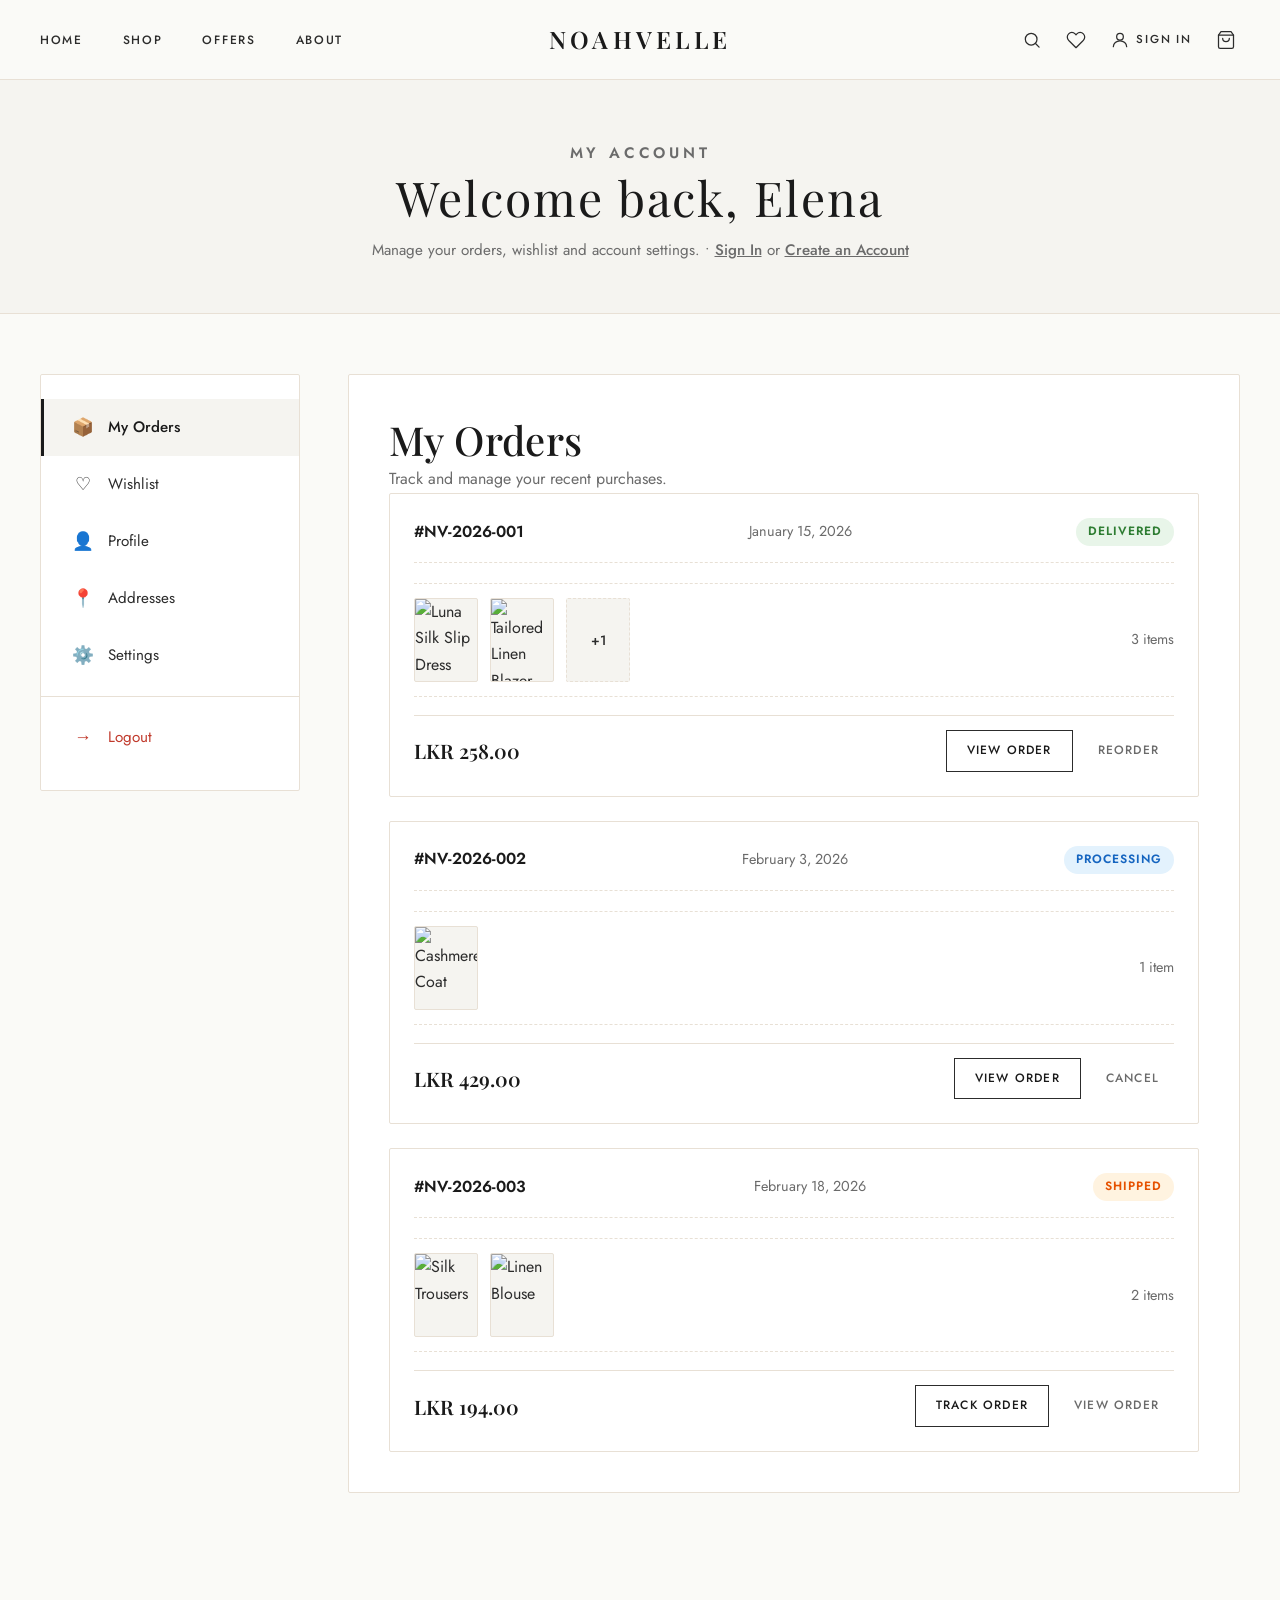
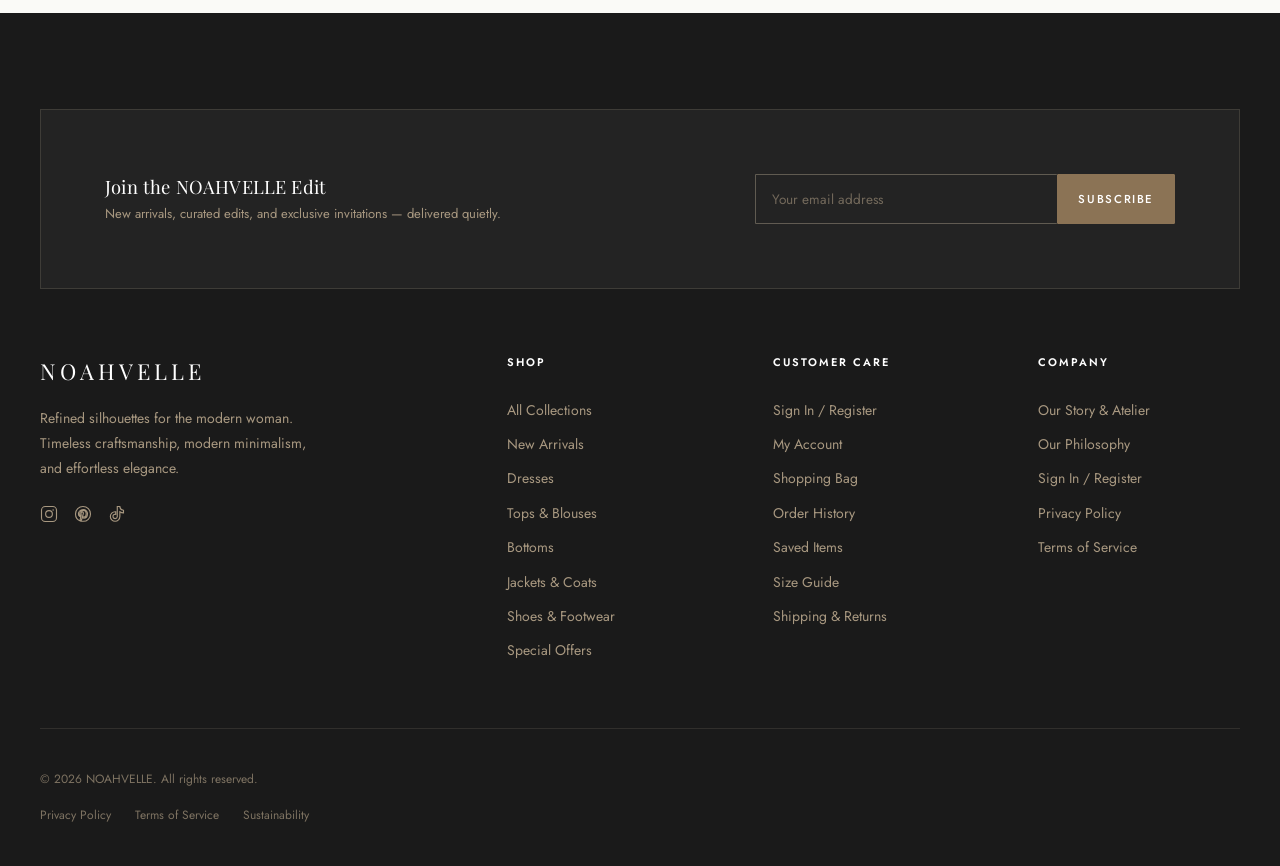
==== commit 05feabc1: "responsiveness updates" ====
--- a/pages/account.html
+++ b/pages/account.html
@@ -5,6 +5,12 @@
   <meta name="viewport" content="width=device-width, initial-scale=1.0">
   <meta name="description" content="NOAHVELLE — My Account">
   <title>NOAHVELLE — My Account</title>
+
+  <!-- Google Fonts -->
+  <link rel="preconnect" href="https://fonts.googleapis.com" />
+  <link rel="preconnect" href="https://fonts.gstatic.com" crossorigin />
+  <link href="https://fonts.googleapis.com/css2?family=Playfair+Display:ital,wght@0,400;0,500;0,600;0,700;1,400&family=Jost:wght@300;400;500;600&display=swap" rel="stylesheet" />
+
   <link rel="stylesheet" href="../css/style.css">
   <link rel="stylesheet" href="../css/components.css">
   <link rel="stylesheet" href="../css/pages/product.css">
@@ -449,6 +455,7 @@
 
   <!-- Scripts -->
   <script src="../js/main.js"></script>
+  <script src="../js/products.js"></script>
   <script src="../js/cart.js"></script>
   <script src="../js/wishlist.js"></script>
   <script src="../js/auth.js"></script>
--- a/css/components.css
+++ b/css/components.css
@@ -124,6 +124,7 @@
   border: none;
   cursor: pointer;
   line-height: 1;
+  flex-shrink: 0;
 }
 
 .icon-btn:hover {
@@ -133,6 +134,9 @@
 .icon-btn svg {
   width: 20px;
   height: 20px;
+  min-width: 20px;
+  min-height: 20px;
+  flex-shrink: 0;
   stroke: currentColor;
   stroke-width: 1.5;
   fill: none;
@@ -173,6 +177,7 @@
   position: relative;
   display: inline-flex;
   align-items: center;
+  flex-shrink: 0;
 }
 
 .nav-auth-text {
@@ -827,15 +832,55 @@
   font-weight: 600;
 }
 
-/* Touch devices & small tablets */
+/* Touch devices & small tablets: keep actions visible inside card image */
 @media (max-width: 1024px) {
   .product-card-actions {
+    position: absolute;
+    left: 8px;
+    right: 8px;
+    bottom: 8px;
     opacity: 1;
     transform: translateY(0);
-    position: static;
-    margin-top: 10px;
-    gap: 6px;
     pointer-events: auto;
+    gap: 4px;
+    display: flex;
+    flex-direction: column;
+    z-index: 10;
+  }
+
+  .product-card-actions .quick-view-btn {
+    width: 100%;
+    height: 30px;
+    padding: 4px 6px;
+    font-size: 9.5px;
+    letter-spacing: 0.12em;
+    font-weight: 600;
+    background: rgba(255, 255, 255, 0.95);
+    color: var(--color-soft-black, #1A1A1A);
+    border: 1px solid rgba(232, 224, 213, 0.9);
+    border-radius: 1px;
+    cursor: pointer;
+    display: flex;
+    align-items: center;
+    justify-content: center;
+  }
+
+  .product-card-actions .add-to-cart-btn,
+  .product-card-actions .add-to-bag-btn {
+    width: 100%;
+    height: 30px;
+    padding: 4px 6px;
+    font-size: 9.5px;
+    letter-spacing: 0.12em;
+    font-weight: 600;
+    background: var(--color-soft-black, #1A1A1A);
+    color: var(--color-white, #FFFFFF);
+    border: 1px solid var(--color-soft-black, #1A1A1A);
+    border-radius: 1px;
+    cursor: pointer;
+    display: flex;
+    align-items: center;
+    justify-content: center;
   }
 }
 
@@ -1001,12 +1046,16 @@
   justify-content: center;
   padding: var(--space-lg);
   opacity: 0;
+  visibility: hidden;
   pointer-events: none;
-  transition: opacity var(--transition-base);
-}
-
-.modal-overlay.open {
+  transition: opacity var(--transition-base), visibility var(--transition-base);
+}
+
+.modal-overlay.open,
+.modal-overlay.active,
+.modal-overlay.is-open {
   opacity: 1;
+  visibility: visible;
   pointer-events: auto;
 }
 
@@ -1021,7 +1070,9 @@
   transition: transform var(--transition-base);
 }
 
-.modal-overlay.open .modal {
+.modal-overlay.open .modal,
+.modal-overlay.active .modal,
+.modal-overlay.is-open .modal {
   transform: translateY(0);
 }
 
@@ -1406,6 +1457,8 @@
   align-items: center;
   justify-content: space-between;
   gap: var(--space-xl);
+  max-width: 100%;
+  box-sizing: border-box;
 }
 
 .footer-newsletter-text h3 {
@@ -1426,10 +1479,14 @@
   display: flex;
   gap: 0;
   flex: 0 0 420px;
+  max-width: 100%;
+  box-sizing: border-box;
 }
 
 .footer-newsletter-form input {
   flex: 1;
+  min-width: 0;
+  box-sizing: border-box;
   background-color: transparent;
   border: 1px solid rgba(212, 197, 169, 0.3);
   border-right: none;
@@ -1460,6 +1517,8 @@
   cursor: pointer;
   transition: background-color var(--transition-base);
   white-space: nowrap;
+  box-sizing: border-box;
+  flex-shrink: 0;
 }
 
 .footer-newsletter-form button:hover {
--- a/css/pages/product.css
+++ b/css/pages/product.css
@@ -322,15 +322,55 @@
   font-weight: 600;
 }
 
-/* Touch devices & small tablets */
+/* Touch devices & small tablets: keep actions visible inside card image */
 @media (max-width: 1024px) {
   .product-card-actions {
+    position: absolute;
+    left: 8px;
+    right: 8px;
+    bottom: 8px;
     opacity: 1;
     transform: translateY(0);
-    position: static;
-    margin-top: 10px;
-    gap: 6px;
     pointer-events: auto;
+    gap: 4px;
+    display: flex;
+    flex-direction: column;
+    z-index: 10;
+  }
+
+  .product-card-actions .quick-view-btn {
+    width: 100%;
+    height: 30px;
+    padding: 4px 6px;
+    font-size: 9.5px;
+    letter-spacing: 0.12em;
+    font-weight: 600;
+    background: rgba(255, 255, 255, 0.95);
+    color: var(--color-soft-black, #1A1A1A);
+    border: 1px solid rgba(232, 224, 213, 0.9);
+    border-radius: 1px;
+    cursor: pointer;
+    display: flex;
+    align-items: center;
+    justify-content: center;
+  }
+
+  .product-card-actions .add-to-cart-btn,
+  .product-card-actions .add-to-bag-btn {
+    width: 100%;
+    height: 30px;
+    padding: 4px 6px;
+    font-size: 9.5px;
+    letter-spacing: 0.12em;
+    font-weight: 600;
+    background: var(--color-soft-black, #1A1A1A);
+    color: var(--color-white, #FFFFFF);
+    border: 1px solid var(--color-soft-black, #1A1A1A);
+    border-radius: 1px;
+    cursor: pointer;
+    display: flex;
+    align-items: center;
+    justify-content: center;
   }
 }
 
--- a/css/responsive.css
+++ b/css/responsive.css
@@ -9,7 +9,13 @@
 
 /* Container */
 .container {
-  padding-inline: var(--space-lg);
+  padding-inline: var(--space-md);
+}
+
+@media (max-width: 380px) {
+  .container {
+    padding-inline: 12px;
+  }
 }
 
 /* Section padding reduced */
@@ -24,26 +30,103 @@
 
 /* NAV: mobile state */
 .nav-links { display: none; }
-.hamburger { display: flex; }
-
-/* Logo repositioned — not absolute on mobile */
+.hamburger { 
+  display: flex;
+  flex-shrink: 0;
+  width: 36px;
+  height: 36px;
+}
+
+/* Logo repositioned — scaled for mobile so icons never get squeezed */
 .nav-logo {
   position: static;
   transform: none;
-  flex: 1;
+  flex: 0 1 auto;
+  min-width: 0;
   text-align: left;
 }
 
+.nav-logo a {
+  font-size: 1.18rem;
+  letter-spacing: 0.12em;
+  white-space: nowrap;
+}
+
+@media (max-width: 400px) {
+  .nav-logo a {
+    font-size: 1.05rem;
+    letter-spacing: 0.1em;
+  }
+}
+
+@media (max-width: 350px) {
+  .nav-logo a {
+    font-size: 0.95rem;
+    letter-spacing: 0.08em;
+  }
+}
+
 .nav {
-  gap: var(--space-md);
+  gap: 8px;
+  justify-content: space-between;
 }
 
 /* Hide nav-left completely on mobile (links are in mobile-menu) */
 .nav-left { display: none; }
 
-/* Keep icons visible but compact */
+/* Keep icons visible, properly proportioned & never squished on all phones */
 .nav-right {
-  gap: var(--space-sm);
+  gap: 4px;
+  flex: 0 0 auto;
+  flex-shrink: 0;
+  display: flex;
+  align-items: center;
+  justify-content: flex-end;
+}
+
+.nav-right .icon-btn {
+  width: 32px;
+  height: 32px;
+  padding: 6px;
+  flex-shrink: 0;
+  display: inline-flex;
+  align-items: center;
+  justify-content: center;
+}
+
+.nav-right .icon-btn svg {
+  width: 18px;
+  height: 18px;
+  min-width: 18px;
+  min-height: 18px;
+  flex-shrink: 0;
+}
+
+.nav-account-item {
+  display: inline-flex;
+  align-items: center;
+  flex-shrink: 0;
+}
+
+@media (max-width: 375px) {
+  .nav-right {
+    gap: 2px;
+  }
+  .nav-right .icon-btn {
+    width: 29px;
+    height: 29px;
+    padding: 5px;
+  }
+  .nav-right .icon-btn svg {
+    width: 17px;
+    height: 17px;
+    min-width: 17px;
+    min-height: 17px;
+  }
+  .hamburger {
+    width: 32px;
+    height: 32px;
+  }
 }
 
 /* Product grids: single column by default */
@@ -73,15 +156,58 @@
   gap: var(--space-xl);
 }
 
+/* Footer newsletter: fully contained & stacked on mobile */
 .footer-newsletter {
   flex-direction: column;
   align-items: flex-start;
-  gap: var(--space-lg);
+  gap: 16px;
+  padding: 24px 18px;
+  width: 100%;
+  box-sizing: border-box;
+}
+
+.footer-newsletter-text {
+  width: 100%;
+}
+
+.footer-newsletter-text h3 {
+  font-size: 1.15rem;
+  margin-bottom: 6px;
+}
+
+.footer-newsletter-text p {
+  font-size: 0.8125rem;
+  line-height: 1.5;
 }
 
 .footer-newsletter-form {
+  display: flex;
+  flex-direction: column;
+  gap: 12px;
   flex: unset;
   width: 100%;
+  box-sizing: border-box;
+}
+
+.footer-newsletter-form input {
+  width: 100%;
+  border: 1px solid rgba(212, 197, 169, 0.35);
+  border-radius: 1px;
+  padding: 13px 16px;
+  font-size: 0.85rem;
+  box-sizing: border-box;
+  background-color: transparent;
+}
+
+.footer-newsletter-form button {
+  width: 100%;
+  padding: 13px 20px;
+  border-radius: 1px;
+  font-size: 0.72rem;
+  letter-spacing: 0.14em;
+  text-align: center;
+  justify-content: center;
+  box-sizing: border-box;
 }
 
 .footer-bottom {
@@ -144,6 +270,30 @@
     left: 50%;
     transform: translateX(-50%);
     text-align: center;
+    flex: unset;
+  }
+
+  .nav-logo a {
+    font-size: 1.5rem;
+    letter-spacing: 0.18em;
+  }
+
+  .nav-right {
+    gap: var(--space-md);
+    flex: 1;
+  }
+
+  .nav-right .icon-btn {
+    width: auto;
+    height: auto;
+    padding: var(--space-xs);
+  }
+
+  .nav-right .icon-btn svg {
+    width: 20px;
+    height: 20px;
+    min-width: 20px;
+    min-height: 20px;
   }
 
   /* Product grids */
@@ -170,10 +320,24 @@
   .footer-newsletter {
     flex-direction: row;
     align-items: center;
+    padding: var(--space-2xl);
+    gap: var(--space-xl);
   }
 
   .footer-newsletter-form {
     flex: 0 0 340px;
+    flex-direction: row;
+    gap: 0;
+    width: auto;
+  }
+
+  .footer-newsletter-form input {
+    border-right: none;
+    width: auto;
+  }
+
+  .footer-newsletter-form button {
+    width: auto;
   }
 
   /* Toast back to corner */
